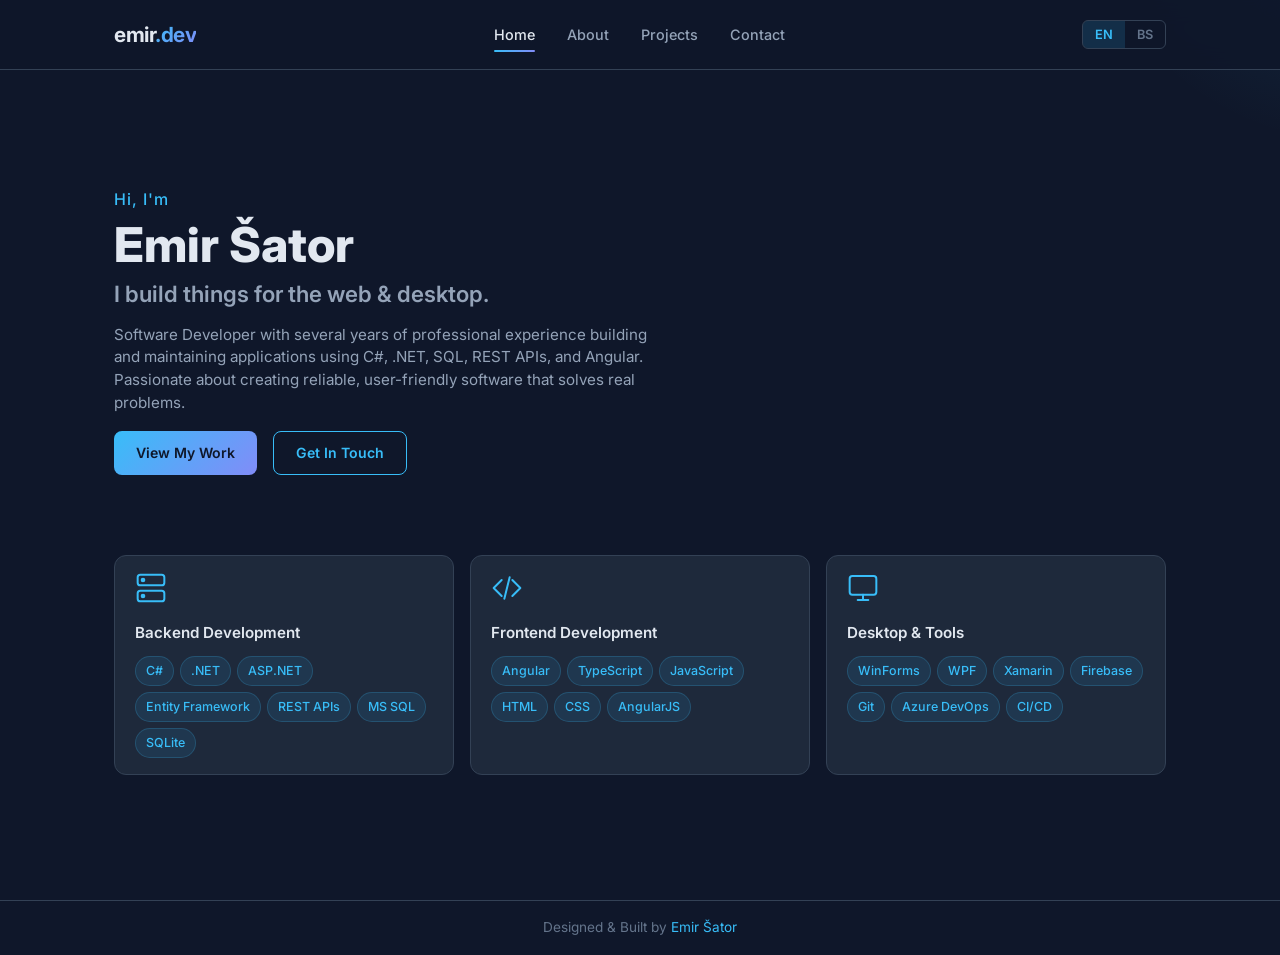
==== index.html @ c82bd1a4 "added portofolio project files" ====
<!DOCTYPE html>
<html lang="en">
<head>
  <meta charset="UTF-8">
  <meta name="viewport" content="width=device-width, initial-scale=1.0">
  <title>Emir Šator — Software Developer</title>
  <meta name="description" content="Portfolio of Emir Šator — Software Developer specializing in C#, .NET, Angular, and full-stack development.">
  <link rel="stylesheet" href="css/style.css">
  <link rel="icon" href="data:image/svg+xml,<svg xmlns='http://www.w3.org/2000/svg' viewBox='0 0 100 100'><text y='.9em' font-size='90'>E</text></svg>">
</head>
<body>

  <!-- Navigation -->
  <nav class="navbar">
    <div class="container">
      <a href="index.html" class="nav-logo">emir<span>.dev</span></a>
      <div class="nav-links">
        <a href="index.html" data-i18n="nav.home">Home</a>
        <a href="about.html" data-i18n="nav.about">About</a>
        <a href="projects.html" data-i18n="nav.projects">Projects</a>
        <a href="contact.html" data-i18n="nav.contact">Contact</a>
      </div>
      <div class="nav-right">
        <div class="lang-switcher">
          <button class="lang-btn active" data-lang="en">EN</button>

          <button class="lang-btn" data-lang="bs">BS</button>
        </div>
        <button class="nav-toggle" aria-label="Toggle navigation">
        <span></span>
        <span></span>
        <span></span>
      </button>
      </div>
    </div>
  </nav>

  <!-- Hero + Skills — single viewport -->
  <section class="hero hero-compact">
    <div class="container">
      <div class="hero-content">
        <p class="hero-greeting" data-i18n="hero.greeting">Hi, I'm</p>
        <h1 class="hero-name">Emir Šator</h1>
        <h2 class="hero-title" data-i18n="hero.title">I build things for the web & desktop.</h2>
        <p class="hero-desc" data-i18n="hero.desc">
          Software Developer with several years of professional experience building
          and maintaining applications using C#, .NET, SQL, REST APIs, and Angular.
          Passionate about creating reliable, user-friendly software that solves real problems.
        </p>
        <div class="hero-buttons">
          <a href="projects.html" class="btn btn-primary" data-i18n="hero.btn.work">View My Work</a>
          <a href="contact.html" class="btn btn-outline" data-i18n="hero.btn.contact">Get In Touch</a>
        </div>
      </div>

      <div class="skills-grid home-skills">
        <div class="skill-category">
          <div class="skill-category-icon">
            <svg width="32" height="32" viewBox="0 0 24 24" fill="none" stroke="var(--accent)" stroke-width="1.5" stroke-linecap="round" stroke-linejoin="round"><rect x="2" y="2" width="20" height="8" rx="2"/><rect x="2" y="14" width="20" height="8" rx="2"/><circle cx="6" cy="6" r="1" fill="var(--accent)"/><circle cx="6" cy="18" r="1" fill="var(--accent)"/></svg>
          </div>
          <h3 data-i18n="skill.backend">Backend Development</h3>
          <div class="skill-tags">
            <span class="skill-tag">C#</span>
            <span class="skill-tag">.NET</span>
            <span class="skill-tag">ASP.NET</span>
            <span class="skill-tag">Entity Framework</span>
            <span class="skill-tag">REST APIs</span>
            <span class="skill-tag">MS SQL</span>
            <span class="skill-tag">SQLite</span>
          </div>
        </div>
        <div class="skill-category">
          <div class="skill-category-icon">
            <svg width="32" height="32" viewBox="0 0 24 24" fill="none" stroke="var(--accent)" stroke-width="1.5" stroke-linecap="round" stroke-linejoin="round"><polyline points="16 18 22 12 16 6"/><polyline points="8 6 2 12 8 18"/><line x1="14" y1="4" x2="10" y2="20"/></svg>
          </div>
          <h3 data-i18n="skill.frontend">Frontend Development</h3>
          <div class="skill-tags">
            <span class="skill-tag">Angular</span>
            <span class="skill-tag">TypeScript</span>
            <span class="skill-tag">JavaScript</span>
            <span class="skill-tag">HTML</span>
            <span class="skill-tag">CSS</span>
            <span class="skill-tag">AngularJS</span>
          </div>
        </div>
        <div class="skill-category">
          <div class="skill-category-icon">
            <svg width="32" height="32" viewBox="0 0 24 24" fill="none" stroke="var(--accent)" stroke-width="1.5" stroke-linecap="round" stroke-linejoin="round"><rect x="2" y="3" width="20" height="14" rx="2"/><line x1="8" y1="21" x2="16" y2="21"/><line x1="12" y1="17" x2="12" y2="21"/></svg>
          </div>
          <h3 data-i18n="skill.desktop">Desktop & Tools</h3>
          <div class="skill-tags">
            <span class="skill-tag">WinForms</span>
            <span class="skill-tag">WPF</span>
            <span class="skill-tag">Xamarin</span>
            <span class="skill-tag">Firebase</span>
            <span class="skill-tag">Git</span>
            <span class="skill-tag">Azure DevOps</span>
            <span class="skill-tag">CI/CD</span>
          </div>
        </div>
      </div>
    </div>
  </section>

  <!-- Footer -->
  <footer class="footer">
    <div class="container">
      <p data-i18n-html="footer.credit">Designed & Built by <a href="https://github.com/emir-sator">Emir Šator</a></p>
    </div>
  </footer>

  <script src="js/main.js"></script>
</body>
</html>
---- css/style.css ----
/* ========================================
   Emir Šator — Portfolio
   ======================================== */

@import url('https://fonts.googleapis.com/css2?family=Inter:wght@300;400;500;600;700;800&display=swap');

/* ---------- CSS Variables ---------- */
:root {
  --bg-primary: #0f172a;
  --bg-secondary: #1e293b;
  --bg-card: #1e293b;
  --bg-card-hover: #334155;
  --text-primary: #e2e8f0;
  --text-secondary: #94a3b8;
  --text-muted: #64748b;
  --accent: #38bdf8;
  --accent-hover: #7dd3fc;
  --accent-glow: rgba(56, 189, 248, 0.15);
  --border: #334155;
  --gradient-start: #38bdf8;
  --gradient-end: #818cf8;
  --nav-height: 70px;
  --max-width: 1100px;
  --radius: 12px;
  --transition: 0.3s ease;
}

/* ---------- Reset ---------- */
*, *::before, *::after {
  margin: 0;
  padding: 0;
  box-sizing: border-box;
}

html {
  scroll-behavior: smooth;
  scroll-padding-top: var(--nav-height);
}

body {
  font-family: 'Inter', -apple-system, BlinkMacSystemFont, sans-serif;
  background: var(--bg-primary);
  color: var(--text-primary);
  line-height: 1.6;
  overflow-x: hidden;
}

a {
  color: var(--accent);
  text-decoration: none;
  transition: color var(--transition);
}

a:hover {
  color: var(--accent-hover);
}

img {
  max-width: 100%;
  display: block;
}

ul {
  list-style: none;
}

.container {
  width: 100%;
  max-width: var(--max-width);
  margin: 0 auto;
  padding: 0 24px;
}

/* ---------- Navigation ---------- */
.navbar {
  position: fixed;
  top: 0;
  left: 0;
  right: 0;
  height: var(--nav-height);
  background: rgba(15, 23, 42, 0.85);
  backdrop-filter: blur(12px);
  -webkit-backdrop-filter: blur(12px);
  border-bottom: 1px solid var(--border);
  z-index: 1000;
  display: flex;
  align-items: center;
}

.navbar .container {
  display: flex;
  align-items: center;
  justify-content: space-between;
}

.nav-logo {
  font-size: 1.3rem;
  font-weight: 700;
  color: var(--text-primary);
  letter-spacing: -0.5px;
}

.nav-logo span {
  background: linear-gradient(135deg, var(--gradient-start), var(--gradient-end));
  -webkit-background-clip: text;
  -webkit-text-fill-color: transparent;
  background-clip: text;
}

.nav-links {
  display: flex;
  gap: 32px;
  align-items: center;
}

.nav-links a {
  color: var(--text-secondary);
  font-size: 0.9rem;
  font-weight: 500;
  position: relative;
  padding: 4px 0;
}

.nav-links a::after {
  content: '';
  position: absolute;
  bottom: -2px;
  left: 0;
  width: 0;
  height: 2px;
  background: linear-gradient(90deg, var(--gradient-start), var(--gradient-end));
  border-radius: 1px;
  transition: width var(--transition);
}

.nav-links a:hover,
.nav-links a.active {
  color: var(--text-primary);
}

.nav-links a:hover::after,
.nav-links a.active::after {
  width: 100%;
}

.nav-right {
  display: flex;
  align-items: center;
  gap: 12px;
}

.nav-toggle {
  display: none;
  flex-direction: column;
  gap: 5px;
  cursor: pointer;
  background: none;
  border: none;
  padding: 4px;
}

.nav-toggle span {
  display: block;
  width: 24px;
  height: 2px;
  background: var(--text-primary);
  border-radius: 2px;
  transition: var(--transition);
}

/* ---------- Hero ---------- */
.hero {
  min-height: 100vh;
  display: flex;
  align-items: center;
  padding-top: var(--nav-height);
  position: relative;
  overflow: hidden;
}

.hero-compact {
  min-height: 100vh;
  padding-top: var(--nav-height);
  padding-bottom: 8px;
  display: flex;
  align-items: center;
}

.hero-compact .hero-content {
  max-width: 100%;
}

.hero-compact .hero-name {
  font-size: clamp(2rem, 5vw, 3rem);
  margin-bottom: 4px;
}

.hero-compact .hero-title {
  font-size: clamp(1rem, 2.5vw, 1.4rem);
  margin-bottom: 12px;
}

.hero-compact .hero-desc {
  font-size: 0.95rem;
  margin-bottom: 16px;
  line-height: 1.5;
}

.hero-compact .hero-greeting {
  margin-bottom: 6px;
}

.hero-compact .btn {
  padding: 10px 22px;
  font-size: 0.88rem;
}

.home-skills {
  margin-top: 80px;
}

.hero-compact .skills-grid {
  gap: 16px;
}

.hero-compact .skill-category {
  padding: 16px 20px;
}

.hero-compact .skill-category-icon {
  font-size: 1.3rem;
  margin-bottom: 8px;
}

.hero-compact .skill-category h3 {
  font-size: 0.95rem;
  margin-bottom: 10px;
}

.hero-compact .skill-tag {
  padding: 4px 10px;
  font-size: 0.78rem;
}

.hero-compact .skill-tags {
  gap: 6px;
}

.hero::before {
  content: '';
  position: absolute;
  top: -50%;
  right: -30%;
  width: 600px;
  height: 600px;
  background: radial-gradient(circle, var(--accent-glow) 0%, transparent 70%);
  pointer-events: none;
}

.hero-content {
  max-width: 700px;
}

.hero-greeting {
  font-size: 1rem;
  font-weight: 500;
  color: var(--accent);
  margin-bottom: 12px;
  letter-spacing: 1px;
}

.hero-name {
  font-size: clamp(2.5rem, 6vw, 4rem);
  font-weight: 800;
  line-height: 1.1;
  margin-bottom: 8px;
}

.hero-title {
  font-size: clamp(1.2rem, 3vw, 1.8rem);
  font-weight: 600;
  color: var(--text-secondary);
  margin-bottom: 24px;
}

.hero-desc {
  font-size: 1.05rem;
  color: var(--text-secondary);
  max-width: 540px;
  margin-bottom: 36px;
  line-height: 1.7;
}

.hero-buttons {
  display: flex;
  gap: 16px;
  flex-wrap: wrap;
}

.btn {
  display: inline-flex;
  align-items: center;
  gap: 8px;
  padding: 12px 28px;
  border-radius: 8px;
  font-size: 0.95rem;
  font-weight: 600;
  cursor: pointer;
  transition: all var(--transition);
  border: none;
  font-family: inherit;
}

.btn-primary {
  background: linear-gradient(135deg, var(--gradient-start), var(--gradient-end));
  color: var(--bg-primary);
}

.btn-primary:hover {
  transform: translateY(-2px);
  box-shadow: 0 8px 25px rgba(56, 189, 248, 0.3);
  color: var(--bg-primary);
}

.btn-outline {
  background: transparent;
  color: var(--accent);
  border: 1.5px solid var(--accent);
}

.btn-outline:hover {
  background: var(--accent-glow);
  transform: translateY(-2px);
  color: var(--accent);
}

/* ---------- Section Common ---------- */
.section {
  padding: 100px 0;
}

.section-first {
  padding-top: calc(var(--nav-height) + 60px);
}

.section-continuation {
  padding-top: 0;
}

.btn-full {
  width: 100%;
  justify-content: center;
}

.section-label {
  font-size: 0.85rem;
  font-weight: 600;
  color: var(--accent);
  text-transform: uppercase;
  letter-spacing: 2px;
  margin-bottom: 8px;
}

.section-title {
  font-size: clamp(1.8rem, 4vw, 2.4rem);
  font-weight: 700;
  margin-bottom: 16px;
}

.section-subtitle {
  font-size: 1.05rem;
  color: var(--text-secondary);
  max-width: 600px;
  margin-bottom: 48px;
}

/* ---------- Skills ---------- */
.skills-grid {
  display: grid;
  grid-template-columns: repeat(auto-fill, minmax(280px, 1fr));
  gap: 24px;
}

.skill-category {
  background: var(--bg-card);
  border: 1px solid var(--border);
  border-radius: var(--radius);
  padding: 28px;
  transition: all var(--transition);
}

.skill-category:hover {
  border-color: var(--accent);
  transform: translateY(-4px);
  box-shadow: 0 8px 30px rgba(0, 0, 0, 0.3);
}

.skill-category-icon {
  font-size: 1.8rem;
  margin-bottom: 16px;
}

.skill-category h3 {
  font-size: 1.1rem;
  font-weight: 600;
  margin-bottom: 16px;
}

.skill-tags {
  display: flex;
  flex-wrap: wrap;
  gap: 8px;
}

.skill-tag {
  padding: 6px 14px;
  background: rgba(56, 189, 248, 0.1);
  border: 1px solid rgba(56, 189, 248, 0.2);
  border-radius: 20px;
  font-size: 0.82rem;
  color: var(--accent);
  font-weight: 500;
}

/* ---------- Experience Timeline ---------- */
.timeline {
  position: relative;
  padding-left: 32px;
}

.timeline::before {
  content: '';
  position: absolute;
  left: 0;
  top: 0;
  bottom: 0;
  width: 2px;
  background: var(--border);
}

.timeline-item {
  position: relative;
  margin-bottom: 48px;
  padding-bottom: 48px;
  border-bottom: 1px solid var(--border);
}

.timeline-item:last-child {
  margin-bottom: 0;
  padding-bottom: 0;
  border-bottom: none;
}

.timeline-item::before {
  content: '';
  position: absolute;
  left: -38px;
  top: 6px;
  width: 14px;
  height: 14px;
  background: var(--accent);
  border-radius: 50%;
  border: 3px solid var(--bg-primary);
}

.timeline-date {
  font-size: 0.85rem;
  color: var(--accent);
  font-weight: 600;
  margin-bottom: 4px;
}

.timeline-role {
  font-size: 1.3rem;
  font-weight: 700;
  margin-bottom: 2px;
}

.timeline-company {
  font-size: 1rem;
  color: var(--text-secondary);
  font-weight: 500;
  margin-bottom: 4px;
}

.timeline-location {
  font-size: 0.85rem;
  color: var(--text-muted);
  margin-bottom: 16px;
}

.timeline-desc {
  color: var(--text-secondary);
  font-size: 0.95rem;
  line-height: 1.7;
}

.timeline-desc li {
  margin-bottom: 8px;
  padding-left: 20px;
  position: relative;
}

.timeline-desc li::before {
  content: '▹';
  position: absolute;
  left: 0;
  color: var(--accent);
}

.timeline-tech {
  display: flex;
  flex-wrap: wrap;
  gap: 8px;
  margin-top: 16px;
}

.timeline-tech span {
  padding: 4px 12px;
  background: rgba(56, 189, 248, 0.08);
  border-radius: 4px;
  font-size: 0.8rem;
  color: var(--accent);
  font-weight: 500;
}

/* ---------- Education ---------- */
.education-grid {
  display: grid;
  grid-template-columns: repeat(auto-fill, minmax(320px, 1fr));
  gap: 24px;
}

.edu-card {
  background: var(--bg-card);
  border: 1px solid var(--border);
  border-radius: var(--radius);
  padding: 28px;
  transition: all var(--transition);
}

.edu-card:hover {
  border-color: var(--accent);
  transform: translateY(-4px);
}

.edu-card h3 {
  font-size: 1.1rem;
  font-weight: 700;
  margin-bottom: 4px;
}

.edu-card .school {
  font-size: 0.95rem;
  color: var(--text-secondary);
  margin-bottom: 4px;
}

.edu-card .year {
  font-size: 0.85rem;
  color: var(--accent);
  font-weight: 600;
}

/* ---------- Projects ---------- */
.projects-grid {
  display: grid;
  grid-template-columns: repeat(auto-fill, minmax(340px, 1fr));
  gap: 28px;
}

.project-card {
  background: var(--bg-card);
  border: 1px solid var(--border);
  border-radius: var(--radius);
  overflow: hidden;
  transition: all var(--transition);
  display: flex;
  flex-direction: column;
}

.project-card:hover {
  border-color: var(--accent);
  transform: translateY(-6px);
  box-shadow: 0 12px 40px rgba(0, 0, 0, 0.3);
}

.project-image {
  width: 100%;
  height: 200px;
  background: var(--bg-secondary);
  display: flex;
  align-items: center;
  justify-content: center;
  font-size: 3rem;
  border-bottom: 1px solid var(--border);
  overflow: hidden;
}

.project-image img {
  width: auto;
  height: 60%;
  max-width: 80%;
  object-fit: contain;
}

.project-body {
  padding: 24px;
  flex: 1;
  display: flex;
  flex-direction: column;
}

.project-type {
  font-size: 0.8rem;
  color: var(--accent);
  font-weight: 600;
  text-transform: uppercase;
  letter-spacing: 1px;
  margin-bottom: 8px;
}

.project-body h3 {
  font-size: 1.25rem;
  font-weight: 700;
  margin-bottom: 12px;
}

.project-body p {
  color: var(--text-secondary);
  font-size: 0.92rem;
  line-height: 1.65;
  margin-bottom: 20px;
  flex: 1;
}

.project-tech {
  display: flex;
  flex-wrap: wrap;
  gap: 8px;
  margin-bottom: 20px;
}

.project-tech span {
  padding: 4px 12px;
  background: rgba(56, 189, 248, 0.08);
  border-radius: 4px;
  font-size: 0.78rem;
  color: var(--accent);
  font-weight: 500;
}

.project-links {
  display: flex;
  gap: 16px;
}

.project-links a {
  display: inline-flex;
  align-items: center;
  gap: 6px;
  font-size: 0.85rem;
  font-weight: 500;
}

.project-links a svg {
  width: 18px;
  height: 18px;
}

/* ---------- Certificates ---------- */
.certs-grid {
  display: grid;
  grid-template-columns: repeat(auto-fill, minmax(260px, 1fr));
  gap: 20px;
}

.cert-card {
  background: var(--bg-card);
  border: 1px solid var(--border);
  border-radius: var(--radius);
  padding: 24px;
  transition: all var(--transition);
}

.cert-card:hover {
  border-color: var(--accent);
}

.cert-card h4 {
  font-size: 0.95rem;
  font-weight: 600;
  margin-bottom: 4px;
}

.cert-card p {
  font-size: 0.82rem;
  color: var(--text-muted);
}

/* ---------- Contact ---------- */
.contact-grid {
  display: grid;
  grid-template-columns: 1fr 1fr;
  gap: 72px;
  align-items: center;
}

.contact-info {
  display: flex;
  flex-direction: column;
  gap: 24px;
}

.contact-item {
  display: flex;
  align-items: flex-start;
  gap: 16px;
}

.contact-icon {
  width: 48px;
  height: 48px;
  background: var(--accent-glow);
  border-radius: 12px;
  display: flex;
  align-items: center;
  justify-content: center;
  flex-shrink: 0;
}

.contact-icon svg {
  width: 22px;
  height: 22px;
  fill: var(--accent);
}

.contact-item h4 {
  font-size: 0.95rem;
  font-weight: 600;
  margin-bottom: 2px;
}

.contact-item p,
.contact-item a {
  font-size: 0.9rem;
  color: var(--text-secondary);
}

.social-links {
  display: flex;
  gap: 16px;
  margin-top: 16px;
}

.social-link {
  width: 44px;
  height: 44px;
  border: 1px solid var(--border);
  border-radius: 10px;
  display: flex;
  align-items: center;
  justify-content: center;
  transition: all var(--transition);
}

.social-link:hover {
  border-color: var(--accent);
  background: var(--accent-glow);
  transform: translateY(-2px);
}

.social-link svg {
  width: 20px;
  height: 20px;
  fill: var(--text-secondary);
  transition: fill var(--transition);
}

.social-link:hover svg {
  fill: var(--accent);
}

.contact-form {
  display: flex;
  flex-direction: column;
  gap: 16px;
}

.form-group {
  display: flex;
  flex-direction: column;
  gap: 6px;
}

.form-group label {
  font-size: 0.85rem;
  font-weight: 500;
  color: var(--text-secondary);
}

.form-group input,
.form-group textarea {
  background: var(--bg-secondary);
  border: 1px solid var(--border);
  border-radius: 8px;
  padding: 12px 16px;
  color: var(--text-primary);
  font-family: inherit;
  font-size: 0.92rem;
  outline: none;
  transition: border-color var(--transition);
}

.form-group input:focus,
.form-group textarea:focus {
  border-color: var(--accent);
}

.form-group textarea {
  resize: vertical;
  min-height: 120px;
}

/* ---------- Form Validation ---------- */
.form-group label .required {
  color: #ef4444;
  margin-left: 2px;
}

.form-group input:invalid:not(:placeholder-shown),
.form-group textarea:invalid:not(:placeholder-shown),
.submitted .form-group input:invalid,
.submitted .form-group textarea:invalid {
  border-color: #ef4444;
}

.form-group input:valid:not(:placeholder-shown),
.form-group textarea:valid:not(:placeholder-shown) {
  border-color: #22c55e;
}

.form-error {
  font-size: 0.78rem;
  color: #ef4444;
  display: none;
}

.form-group input:invalid:not(:placeholder-shown) ~ .form-error,
.form-group textarea:invalid:not(:placeholder-shown) ~ .form-error,
.submitted .form-group input:invalid ~ .form-error,
.submitted .form-group textarea:invalid ~ .form-error {
  display: block;
}

.form-success {
  background: var(--accent-glow);
  border: 1px solid var(--accent);
  border-radius: var(--radius);
  padding: 14px 24px;
  color: var(--accent);
  text-align: center;
  font-weight: 600;
  font-size: 0.92rem;
  display: none;
  max-width: fit-content;
  margin: 0 auto;
}

.form-success.show {
  display: block;
}

/* ---------- Language Switcher ---------- */
.lang-switcher {
  display: flex;
  align-items: center;
  gap: 0;
  border: 1px solid var(--border);
  border-radius: 6px;
  overflow: hidden;
}

.lang-divider {
  color: var(--text-muted);
  font-size: 0.8rem;
  user-select: none;
}

.lang-btn {
  background: transparent;
  border: none;
  border-radius: 0;
  padding: 6px 12px;
  transition: all var(--transition);
  font-size: 0.8rem;
  font-weight: 600;
  color: var(--text-muted);
  cursor: pointer;
  font-family: inherit;
  transition: all var(--transition);
}

.lang-btn:hover {
  color: var(--text-primary);
}

.lang-btn.active {
  color: var(--accent);
  background: var(--accent-glow);
}

/* ---------- Footer ---------- */
.footer {
  padding: 16px 0;
  border-top: 1px solid var(--border);
  text-align: center;
}

.footer p {
  font-size: 0.85rem;
  color: var(--text-muted);
}

.footer a {
  color: var(--accent);
}

/* ---------- Animations ---------- */
.fade-in {
  opacity: 0;
  transform: translateY(24px);
  transition: opacity 0.6s ease, transform 0.6s ease;
}

.fade-in.visible {
  opacity: 1;
  transform: translateY(0);
}

/* ---------- Responsive ---------- */
@media (max-width: 680px) {
  .nav-links {
    position: fixed;
    top: var(--nav-height);
    left: 0;
    right: 0;
    background: rgba(15, 23, 42, 0.98);
    backdrop-filter: blur(12px);
    flex-direction: column;
    padding: 24px;
    gap: 20px;
    border-bottom: 1px solid var(--border);
    display: none;
  }

  .nav-links.open {
    display: flex;
  }

  .nav-toggle {
    display: flex;
  }

  .nav-toggle.active span:nth-child(1) {
    transform: rotate(45deg) translate(5px, 5px);
  }

  .nav-toggle.active span:nth-child(2) {
    opacity: 0;
  }

  .nav-toggle.active span:nth-child(3) {
    transform: rotate(-45deg) translate(5px, -5px);
  }

  .hero {
    padding-top: calc(var(--nav-height) + 32px);
    min-height: auto;
    padding-bottom: 64px;
  }

  .section {
    padding: 64px 0;
  }

  .hero-buttons {
    flex-direction: column;
  }

  .btn {
    justify-content: center;
  }

  .contact-grid {
    grid-template-columns: 1fr;
  }

  .projects-grid {
    grid-template-columns: 1fr;
  }

  .timeline {
    padding-left: 24px;
  }

  .timeline-item::before {
    left: -30px;
    width: 12px;
    height: 12px;
  }

  .home-skills {
    margin-top: 20px;
  }
}

@media (max-width: 480px) {
  .hero-name {
    font-size: 2rem;
  }

  .skills-grid {
    grid-template-columns: 1fr;
  }

  .education-grid {
    grid-template-columns: 1fr;
  }

  .certs-grid {
    grid-template-columns: 1fr;
  }
}
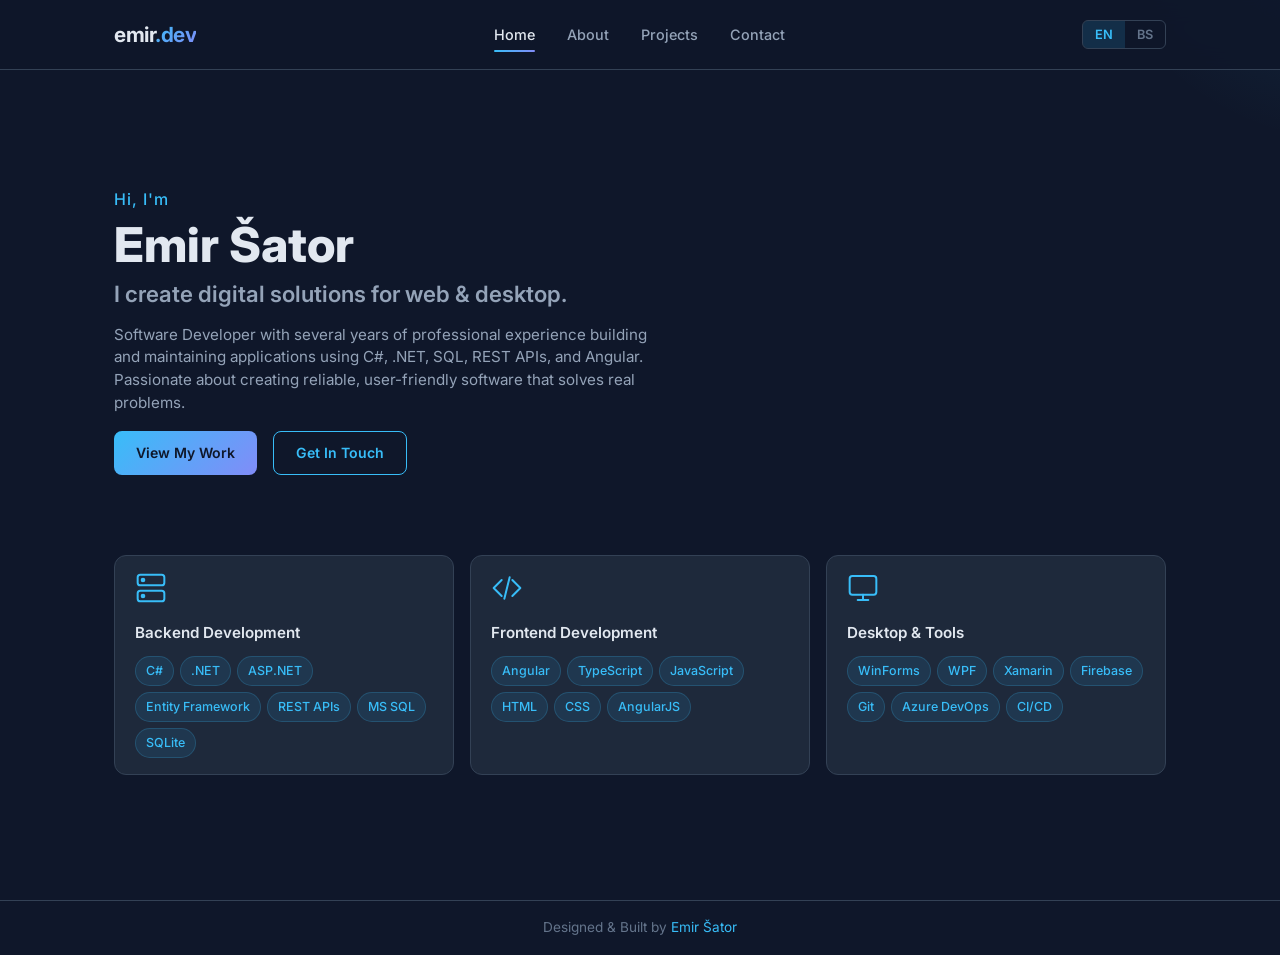
==== commit e9b99993: "small style and textschanges" ====
--- a/index.html
+++ b/index.html
@@ -41,7 +41,7 @@
       <div class="hero-content">
         <p class="hero-greeting" data-i18n="hero.greeting">Hi, I'm</p>
         <h1 class="hero-name">Emir Šator</h1>
-        <h2 class="hero-title" data-i18n="hero.title">I build things for the web & desktop.</h2>
+        <h2 class="hero-title" data-i18n="hero.title">I create digital solutions for web & desktop.</h2>
         <p class="hero-desc" data-i18n="hero.desc">
           Software Developer with several years of professional experience building
           and maintaining applications using C#, .NET, SQL, REST APIs, and Angular.
--- a/css/style.css
+++ b/css/style.css
@@ -329,9 +329,9 @@
 }
 
 .btn-outline:hover {
-  background: var(--accent-glow);
-  transform: translateY(-2px);
-  color: var(--accent);
+  background: var(--accent);
+  border-color: var(--accent);
+  color: var(--bg-primary);
 }
 
 /* ---------- Section Common ---------- */
@@ -341,6 +341,7 @@
 
 .section-first {
   padding-top: calc(var(--nav-height) + 60px);
+  padding-bottom: 40px;
 }
 
 .section-continuation {
@@ -722,17 +723,20 @@
   width: 48px;
   height: 48px;
   background: var(--accent-glow);
+  border: 1px solid rgba(56, 189, 248, 0.2);
   border-radius: 12px;
   display: flex;
   align-items: center;
   justify-content: center;
   flex-shrink: 0;
+  transition: all var(--transition);
 }
 
 .contact-icon svg {
   width: 22px;
   height: 22px;
-  fill: var(--accent);
+  stroke: var(--accent);
+  fill: none;
 }
 
 .contact-item h4 {
@@ -765,9 +769,10 @@
 }
 
 .social-link:hover {
-  border-color: var(--accent);
-  background: var(--accent-glow);
-  transform: translateY(-2px);
+  border-color: transparent;
+  background: linear-gradient(135deg, var(--gradient-start), var(--gradient-end));
+  transform: translateY(-4px) scale(1.1);
+  box-shadow: 0 8px 24px rgba(56, 189, 248, 0.3);
 }
 
 .social-link svg {
@@ -778,7 +783,7 @@
 }
 
 .social-link:hover svg {
-  fill: var(--accent);
+  fill: var(--bg-primary);
 }
 
 .contact-form {
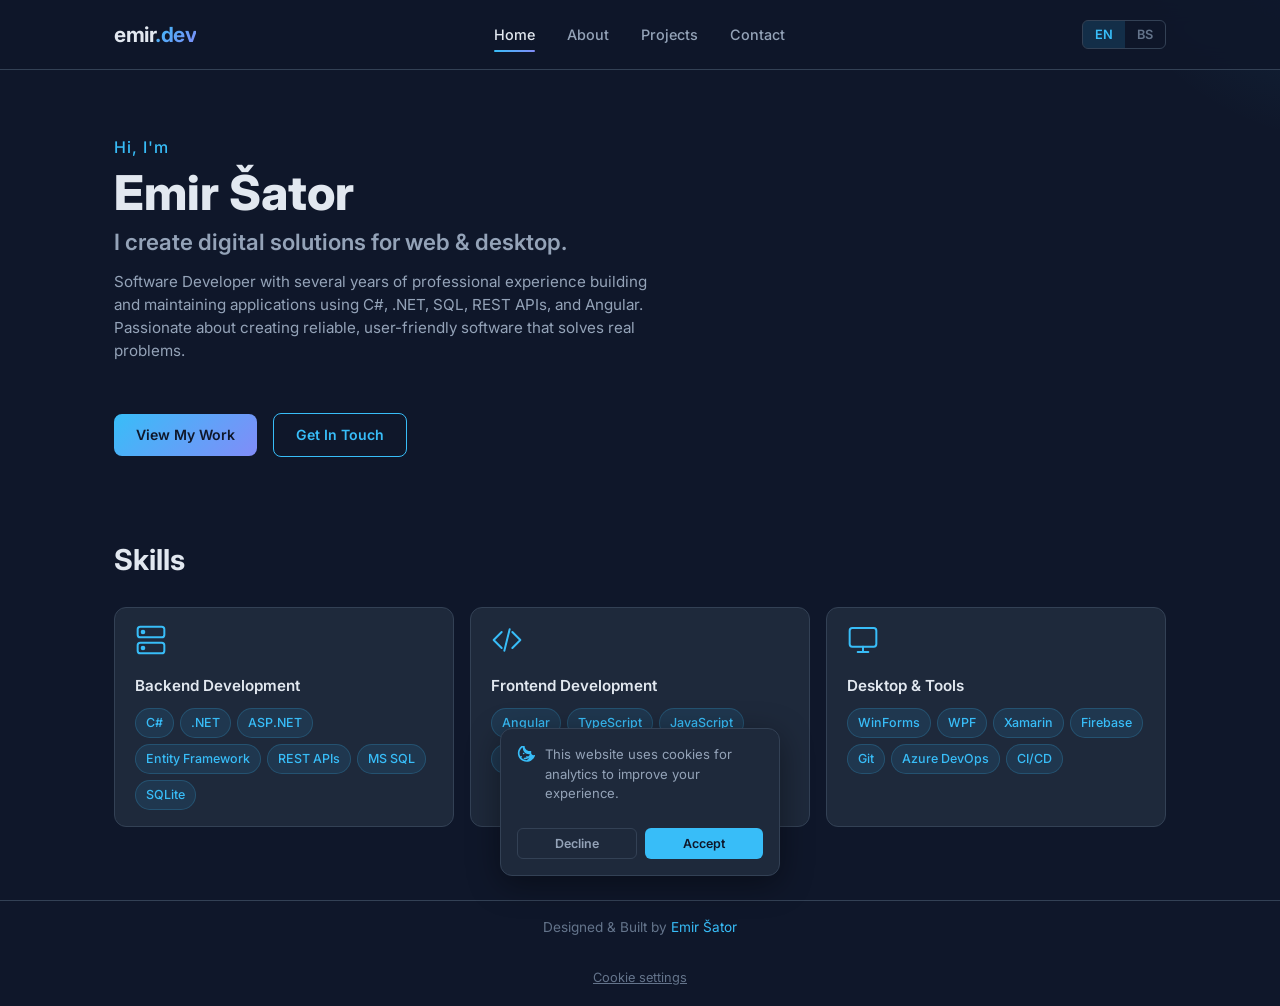
==== commit 00353cec: "added new stuff for pages, SEO changes" ====
--- a/index.html
+++ b/index.html
@@ -4,7 +4,18 @@
   <meta charset="UTF-8">
   <meta name="viewport" content="width=device-width, initial-scale=1.0">
   <title>Emir Šator — Software Developer</title>
-  <meta name="description" content="Portfolio of Emir Šator — Software Developer specializing in C#, .NET, Angular, and full-stack development.">
+  <meta name="description" content="Portfolio of Emir Šator (Emir Sator) — Software Developer specializing in C#, .NET, Angular, and full-stack development.">
+  <meta name="keywords" content="Emir Šator, Emir Sator, Software Developer, C#, .NET, Angular, TypeScript, Full-Stack, Sarajevo, Bosnia">
+  <meta name="author" content="Emir Šator">
+  <meta name="google-site-verification" content="dEI9I6FQDNL4_44ouCmSN9lccCxAvQS1H7WWF9dwlFg" />
+  <meta property="og:title" content="Emir Šator — Software Developer">
+  <meta property="og:description" content="Software Developer specializing in C#, .NET, Angular, and full-stack development.">
+  <meta property="og:type" content="website">
+  <meta property="og:url" content="https://emir-sator.github.io/">
+  <meta name="twitter:card" content="summary">
+  <meta name="twitter:title" content="Emir Šator — Software Developer">
+  <meta name="twitter:description" content="Software Developer specializing in C#, .NET, Angular, and full-stack development.">
+  <link rel="canonical" href="https://emir-sator.github.io/">
   <link rel="stylesheet" href="css/style.css">
   <link rel="icon" href="data:image/svg+xml,<svg xmlns='http://www.w3.org/2000/svg' viewBox='0 0 100 100'><text y='.9em' font-size='90'>E</text></svg>">
 </head>
@@ -50,10 +61,13 @@
         <div class="hero-buttons">
           <a href="projects.html" class="btn btn-primary" data-i18n="hero.btn.work">View My Work</a>
           <a href="contact.html" class="btn btn-outline" data-i18n="hero.btn.contact">Get In Touch</a>
+          <span class="hero-hint" data-i18n="hero.hint"></span>
         </div>
       </div>
 
-      <div class="skills-grid home-skills">
+      <div class="home-skills">
+        <h2 class="home-skills-title" data-i18n="home.skills">Skills</h2>
+      <div class="skills-grid">
         <div class="skill-category">
           <div class="skill-category-icon">
             <svg width="32" height="32" viewBox="0 0 24 24" fill="none" stroke="var(--accent)" stroke-width="1.5" stroke-linecap="round" stroke-linejoin="round"><rect x="2" y="2" width="20" height="8" rx="2"/><rect x="2" y="14" width="20" height="8" rx="2"/><circle cx="6" cy="6" r="1" fill="var(--accent)"/><circle cx="6" cy="18" r="1" fill="var(--accent)"/></svg>
@@ -99,6 +113,7 @@
           </div>
         </div>
       </div>
+      </div>
     </div>
   </section>
 
--- a/css/style.css
+++ b/css/style.css
@@ -219,6 +219,13 @@
   margin-top: 80px;
 }
 
+.home-skills-title {
+  font-size: clamp(1.4rem, 3vw, 1.8rem);
+  font-weight: 700;
+  margin-bottom: 24px;
+  color: var(--text-primary);
+}
+
 .hero-compact .skills-grid {
   gap: 16px;
 }
@@ -295,6 +302,14 @@
   display: flex;
   gap: 16px;
   flex-wrap: wrap;
+  align-items: center;
+  margin-top: 50px;
+}
+
+.hero-hint {
+  font-size: 0.78rem;
+  color: var(--text-muted);
+  font-style: italic;
 }
 
 .btn {
@@ -373,6 +388,17 @@
   color: var(--text-secondary);
   max-width: 600px;
   margin-bottom: 48px;
+}
+
+/* ---------- Quote ---------- */
+.section-quote {
+  font-size: 1rem;
+  font-style: italic;
+  color: var(--text-muted);
+  border-left: 3px solid var(--accent);
+  padding-left: 20px;
+  margin-bottom: 32px;
+  line-height: 1.7;
 }
 
 /* ---------- Skills ---------- */
@@ -931,6 +957,240 @@
   color: var(--accent);
 }
 
+/* ---------- Cookie Consent ---------- */
+.cookie-banner {
+  position: fixed;
+  bottom: 0;
+  left: 0;
+  right: 0;
+  background: var(--bg-secondary);
+  border-top: 1px solid var(--border);
+  padding: 16px 24px;
+  z-index: 2000;
+  display: none;
+  animation: slideUp 0.3s ease;
+}
+
+.cookie-banner.show {
+  display: block;
+}
+
+@keyframes slideUp {
+  from { transform: translateY(100%); }
+  to { transform: translateY(0); }
+}
+
+.cookie-banner .container {
+  display: flex;
+  align-items: center;
+  justify-content: space-between;
+  gap: 24px;
+  flex-wrap: wrap;
+}
+
+.cookie-text {
+  font-size: 0.88rem;
+  color: var(--text-secondary);
+  flex: 1;
+  min-width: 200px;
+}
+
+.cookie-text a {
+  color: var(--accent);
+  text-decoration: underline;
+}
+
+.cookie-buttons {
+  display: flex;
+  gap: 10px;
+  flex-shrink: 0;
+}
+
+.cookie-btn {
+  padding: 8px 20px;
+  border-radius: 6px;
+  font-size: 0.82rem;
+  font-weight: 600;
+  cursor: pointer;
+  border: none;
+  font-family: inherit;
+  transition: all var(--transition);
+}
+
+.cookie-btn-accept {
+  background: var(--accent);
+  color: var(--bg-primary);
+}
+
+.cookie-btn-accept:hover:not(:disabled) {
+  background: var(--accent-hover);
+}
+
+.cookie-btn-decline {
+  background: transparent;
+  color: var(--text-secondary);
+  border: 1px solid var(--border);
+}
+
+.cookie-btn-decline:hover:not(:disabled) {
+  border-color: var(--text-secondary);
+  color: var(--text-primary);
+}
+
+.cookie-btn:disabled {
+  opacity: 0.35;
+  cursor: not-allowed;
+}
+
+.cookie-settings {
+  background: none;
+  border: none;
+  color: var(--text-muted);
+  font-size: 0.8rem;
+  cursor: pointer;
+  font-family: inherit;
+  padding: 0;
+  transition: color var(--transition);
+  text-decoration: underline;
+}
+
+.cookie-settings:hover {
+  color: var(--accent);
+}
+
+/* ---------- Cookie Floating Button (mobile) ---------- */
+.cookie-fab {
+  display: none;
+  position: fixed;
+  bottom: 16px;
+  right: 16px;
+  width: 42px;
+  height: 42px;
+  border-radius: 50%;
+  background: var(--bg-secondary);
+  border: 1px solid var(--border);
+  color: var(--text-secondary);
+  cursor: pointer;
+  z-index: 1999;
+  align-items: center;
+  justify-content: center;
+  box-shadow: 0 4px 16px rgba(0, 0, 0, 0.3);
+  transition: all var(--transition);
+  font-family: inherit;
+  padding: 0;
+}
+
+.cookie-fab:hover {
+  border-color: var(--accent);
+  color: var(--accent);
+}
+
+.cookie-fab svg {
+  width: 20px;
+  height: 20px;
+  fill: currentColor;
+}
+
+.cookie-popup {
+  position: fixed;
+  bottom: 24px;
+  left: 50%;
+  transform: translateX(-50%) translateY(12px);
+  background: var(--bg-secondary);
+  border: 1px solid var(--border);
+  border-radius: var(--radius);
+  padding: 16px;
+  z-index: 2001;
+  width: 280px;
+  box-shadow: 0 8px 32px rgba(0, 0, 0, 0.4);
+  opacity: 0;
+  visibility: hidden;
+  transition: opacity 0.25s ease, transform 0.25s ease, visibility 0.25s ease;
+  pointer-events: none;
+}
+
+.cookie-popup.show {
+  opacity: 1;
+  visibility: visible;
+  transform: translateX(-50%) translateY(0);
+  pointer-events: auto;
+}
+
+.cookie-popup-text {
+  font-size: 0.82rem;
+  color: var(--text-secondary);
+  margin-bottom: 12px;
+  line-height: 1.5;
+  display: flex;
+  align-items: flex-start;
+  gap: 8px;
+}
+
+.cookie-popup-icon {
+  width: 20px;
+  height: 20px;
+  fill: var(--accent);
+  flex-shrink: 0;
+  margin-top: 1px;
+}
+
+.cookie-popup-status {
+  font-size: 0.75rem;
+  color: var(--text-muted);
+  margin-bottom: 12px;
+  display: flex;
+  align-items: center;
+  gap: 6px;
+}
+
+.cookie-popup-status .dot {
+  width: 8px;
+  height: 8px;
+  border-radius: 50%;
+  display: inline-block;
+}
+
+.cookie-popup-status .dot.accepted { background: #22c55e; }
+.cookie-popup-status .dot.declined { background: #ef4444; }
+
+.cookie-popup-buttons {
+  display: flex;
+  gap: 8px;
+}
+
+.cookie-popup-buttons .cookie-btn {
+  flex: 1;
+  padding: 7px 0;
+  font-size: 0.78rem;
+  text-align: center;
+}
+
+@media (max-width: 680px) {
+  .cookie-fab {
+    display: flex;
+  }
+
+  .cookie-banner {
+    display: none !important;
+  }
+
+  .cookie-settings {
+    display: none;
+  }
+
+  .cookie-popup {
+    left: auto;
+    right: 16px;
+    bottom: 68px;
+    transform: translateY(12px);
+    width: 240px;
+  }
+
+  .cookie-popup.show {
+    transform: translateY(0);
+  }
+}
+
 /* ---------- Animations ---------- */
 .fade-in {
   opacity: 0;
@@ -953,8 +1213,8 @@
     background: rgba(15, 23, 42, 0.98);
     backdrop-filter: blur(12px);
     flex-direction: column;
-    padding: 24px;
-    gap: 20px;
+    padding: 32px 24px;
+    gap: 24px;
     border-bottom: 1px solid var(--border);
     display: none;
   }
@@ -989,6 +1249,10 @@
     padding: 64px 0;
   }
 
+  .section-first {
+    padding-top: calc(var(--nav-height) + 40px);
+  }
+
   .hero-buttons {
     flex-direction: column;
   }
@@ -1016,7 +1280,7 @@
   }
 
   .home-skills {
-    margin-top: 20px;
+    margin-top: 30px;
   }
 }
 
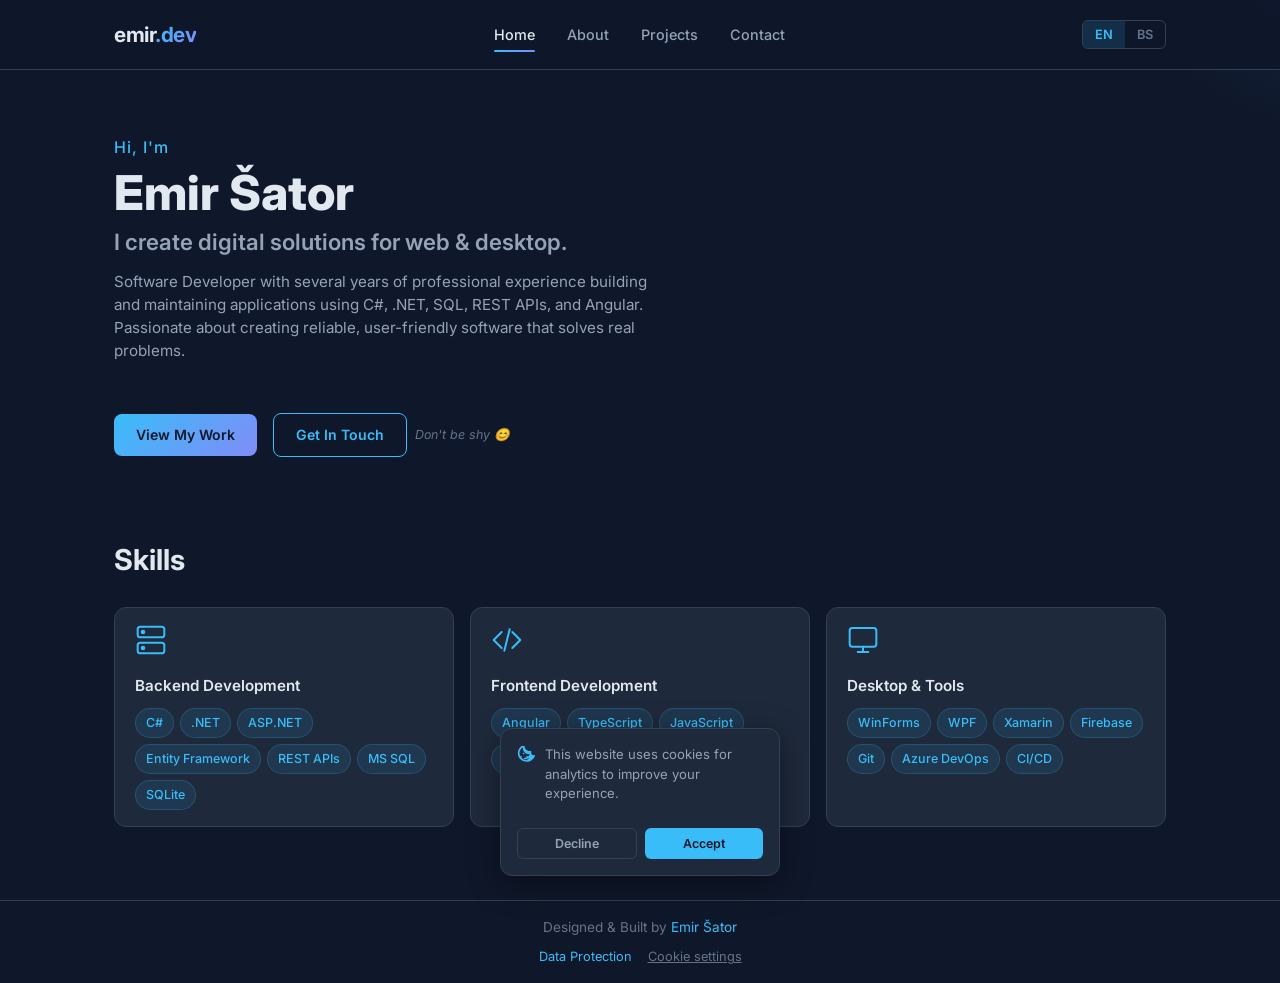
==== commit 9864cc8a: "added zastita podataka page, small style changes" ====
--- a/index.html
+++ b/index.html
@@ -60,8 +60,10 @@
         </p>
         <div class="hero-buttons">
           <a href="projects.html" class="btn btn-primary" data-i18n="hero.btn.work">View My Work</a>
-          <a href="contact.html" class="btn btn-outline" data-i18n="hero.btn.contact">Get In Touch</a>
-          <span class="hero-hint" data-i18n="hero.hint"></span>
+          <div class="hero-contact-wrap">
+            <a href="contact.html" class="btn btn-outline" data-i18n="hero.btn.contact">Get In Touch</a>
+            <span class="hero-hint" data-i18n="hero.hint"></span>
+          </div>
         </div>
       </div>
 
@@ -121,6 +123,9 @@
   <footer class="footer">
     <div class="container">
       <p data-i18n-html="footer.credit">Designed & Built by <a href="https://github.com/emir-sator">Emir Šator</a></p>
+      <div class="footer-links">
+        <a href="privacy.html" data-i18n="footer.privacy">Zaštita podataka</a>
+      </div>
     </div>
   </footer>
 
--- a/css/style.css
+++ b/css/style.css
@@ -306,6 +306,13 @@
   margin-top: 50px;
 }
 
+.hero-contact-wrap {
+  display: flex;
+  flex-direction: row;
+  align-items: center;
+  gap: 8px;
+}
+
 .hero-hint {
   font-size: 0.78rem;
   color: var(--text-muted);
@@ -941,11 +948,65 @@
   background: var(--accent-glow);
 }
 
+/* ---------- Privacy ---------- */
+.privacy-content {
+  display: flex;
+  flex-direction: column;
+  gap: 32px;
+  max-width: 800px;
+}
+
+.privacy-block {
+  background: var(--bg-card);
+  border: 1px solid var(--border);
+  border-radius: var(--radius);
+  padding: 28px;
+  transition: all var(--transition);
+}
+
+.privacy-block:hover {
+  border-color: var(--accent);
+}
+
+.privacy-icon {
+  margin-bottom: 16px;
+}
+
+.privacy-block h2 {
+  font-size: 1.15rem;
+  font-weight: 700;
+  margin-bottom: 12px;
+}
+
+.privacy-block p {
+  font-size: 0.92rem;
+  color: var(--text-secondary);
+  line-height: 1.75;
+}
+
 /* ---------- Footer ---------- */
 .footer {
   padding: 16px 0;
   border-top: 1px solid var(--border);
   text-align: center;
+}
+
+.footer-links {
+  display: flex;
+  align-items: center;
+  justify-content: center;
+  gap: 16px;
+  margin-top: 8px;
+}
+
+.footer-links a {
+  font-size: 0.8rem;
+  color: var(--text-muted);
+  transition: color var(--transition);
+}
+
+.footer-links a:hover {
+  color: var(--accent);
 }
 
 .footer p {
@@ -1261,6 +1322,13 @@
     justify-content: center;
   }
 
+  .hero-contact-wrap {
+    flex-direction: column;
+    align-items: center;
+    gap: 4px;
+  }
+
+
   .contact-grid {
     grid-template-columns: 1fr;
   }
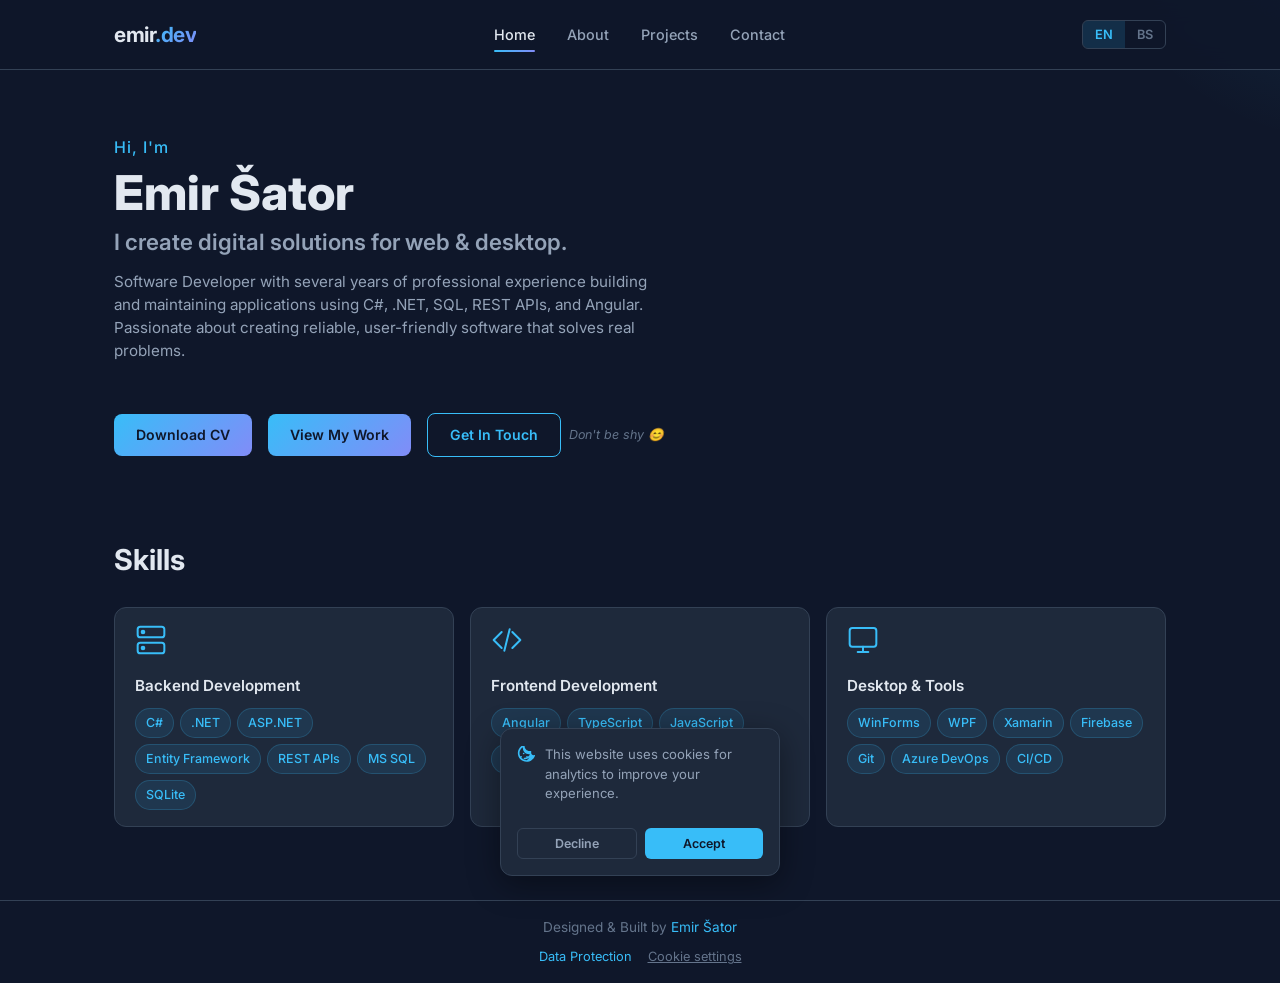
==== commit 0444b044: "added cv button download feature" ====
--- a/index.html
+++ b/index.html
@@ -1,134 +1 @@
-<!DOCTYPE html>
-<html lang="en">
-<head>
-  <meta charset="UTF-8">
-  <meta name="viewport" content="width=device-width, initial-scale=1.0">
-  <title>Emir Šator — Software Developer</title>
-  <meta name="description" content="Portfolio of Emir Šator (Emir Sator) — Software Developer specializing in C#, .NET, Angular, and full-stack development.">
-  <meta name="keywords" content="Emir Šator, Emir Sator, Software Developer, C#, .NET, Angular, TypeScript, Full-Stack, Sarajevo, Bosnia">
-  <meta name="author" content="Emir Šator">
-  <meta name="google-site-verification" content="dEI9I6FQDNL4_44ouCmSN9lccCxAvQS1H7WWF9dwlFg" />
-  <meta property="og:title" content="Emir Šator — Software Developer">
-  <meta property="og:description" content="Software Developer specializing in C#, .NET, Angular, and full-stack development.">
-  <meta property="og:type" content="website">
-  <meta property="og:url" content="https://emir-sator.github.io/">
-  <meta name="twitter:card" content="summary">
-  <meta name="twitter:title" content="Emir Šator — Software Developer">
-  <meta name="twitter:description" content="Software Developer specializing in C#, .NET, Angular, and full-stack development.">
-  <link rel="canonical" href="https://emir-sator.github.io/">
-  <link rel="stylesheet" href="css/style.css">
-  <link rel="icon" href="data:image/svg+xml,<svg xmlns='http://www.w3.org/2000/svg' viewBox='0 0 100 100'><text y='.9em' font-size='90'>E</text></svg>">
-</head>
-<body>
-
-  <!-- Navigation -->
-  <nav class="navbar">
-    <div class="container">
-      <a href="index.html" class="nav-logo">emir<span>.dev</span></a>
-      <div class="nav-links">
-        <a href="index.html" data-i18n="nav.home">Home</a>
-        <a href="about.html" data-i18n="nav.about">About</a>
-        <a href="projects.html" data-i18n="nav.projects">Projects</a>
-        <a href="contact.html" data-i18n="nav.contact">Contact</a>
-      </div>
-      <div class="nav-right">
-        <div class="lang-switcher">
-          <button class="lang-btn active" data-lang="en">EN</button>
-
-          <button class="lang-btn" data-lang="bs">BS</button>
-        </div>
-        <button class="nav-toggle" aria-label="Toggle navigation">
-        <span></span>
-        <span></span>
-        <span></span>
-      </button>
-      </div>
-    </div>
-  </nav>
-
-  <!-- Hero + Skills — single viewport -->
-  <section class="hero hero-compact">
-    <div class="container">
-      <div class="hero-content">
-        <p class="hero-greeting" data-i18n="hero.greeting">Hi, I'm</p>
-        <h1 class="hero-name">Emir Šator</h1>
-        <h2 class="hero-title" data-i18n="hero.title">I create digital solutions for web & desktop.</h2>
-        <p class="hero-desc" data-i18n="hero.desc">
-          Software Developer with several years of professional experience building
-          and maintaining applications using C#, .NET, SQL, REST APIs, and Angular.
-          Passionate about creating reliable, user-friendly software that solves real problems.
-        </p>
-        <div class="hero-buttons">
-          <a href="projects.html" class="btn btn-primary" data-i18n="hero.btn.work">View My Work</a>
-          <div class="hero-contact-wrap">
-            <a href="contact.html" class="btn btn-outline" data-i18n="hero.btn.contact">Get In Touch</a>
-            <span class="hero-hint" data-i18n="hero.hint"></span>
-          </div>
-        </div>
-      </div>
-
-      <div class="home-skills">
-        <h2 class="home-skills-title" data-i18n="home.skills">Skills</h2>
-      <div class="skills-grid">
-        <div class="skill-category">
-          <div class="skill-category-icon">
-            <svg width="32" height="32" viewBox="0 0 24 24" fill="none" stroke="var(--accent)" stroke-width="1.5" stroke-linecap="round" stroke-linejoin="round"><rect x="2" y="2" width="20" height="8" rx="2"/><rect x="2" y="14" width="20" height="8" rx="2"/><circle cx="6" cy="6" r="1" fill="var(--accent)"/><circle cx="6" cy="18" r="1" fill="var(--accent)"/></svg>
-          </div>
-          <h3 data-i18n="skill.backend">Backend Development</h3>
-          <div class="skill-tags">
-            <span class="skill-tag">C#</span>
-            <span class="skill-tag">.NET</span>
-            <span class="skill-tag">ASP.NET</span>
-            <span class="skill-tag">Entity Framework</span>
-            <span class="skill-tag">REST APIs</span>
-            <span class="skill-tag">MS SQL</span>
-            <span class="skill-tag">SQLite</span>
-          </div>
-        </div>
-        <div class="skill-category">
-          <div class="skill-category-icon">
-            <svg width="32" height="32" viewBox="0 0 24 24" fill="none" stroke="var(--accent)" stroke-width="1.5" stroke-linecap="round" stroke-linejoin="round"><polyline points="16 18 22 12 16 6"/><polyline points="8 6 2 12 8 18"/><line x1="14" y1="4" x2="10" y2="20"/></svg>
-          </div>
-          <h3 data-i18n="skill.frontend">Frontend Development</h3>
-          <div class="skill-tags">
-            <span class="skill-tag">Angular</span>
-            <span class="skill-tag">TypeScript</span>
-            <span class="skill-tag">JavaScript</span>
-            <span class="skill-tag">HTML</span>
-            <span class="skill-tag">CSS</span>
-            <span class="skill-tag">AngularJS</span>
-          </div>
-        </div>
-        <div class="skill-category">
-          <div class="skill-category-icon">
-            <svg width="32" height="32" viewBox="0 0 24 24" fill="none" stroke="var(--accent)" stroke-width="1.5" stroke-linecap="round" stroke-linejoin="round"><rect x="2" y="3" width="20" height="14" rx="2"/><line x1="8" y1="21" x2="16" y2="21"/><line x1="12" y1="17" x2="12" y2="21"/></svg>
-          </div>
-          <h3 data-i18n="skill.desktop">Desktop & Tools</h3>
-          <div class="skill-tags">
-            <span class="skill-tag">WinForms</span>
-            <span class="skill-tag">WPF</span>
-            <span class="skill-tag">Xamarin</span>
-            <span class="skill-tag">Firebase</span>
-            <span class="skill-tag">Git</span>
-            <span class="skill-tag">Azure DevOps</span>
-            <span class="skill-tag">CI/CD</span>
-          </div>
-        </div>
-      </div>
-      </div>
-    </div>
-  </section>
-
-  <!-- Footer -->
-  <footer class="footer">
-    <div class="container">
-      <p data-i18n-html="footer.credit">Designed & Built by <a href="https://github.com/emir-sator">Emir Šator</a></p>
-      <div class="footer-links">
-        <a href="privacy.html" data-i18n="footer.privacy">Zaštita podataka</a>
-      </div>
-    </div>
-  </footer>
-
-  <script src="js/main.js"></script>
-</body>
-</html>
+<!DOCTYPE html><html lang="en"><head><meta charset="UTF-8"><meta name="viewport" content="width=device-width,initial-scale=1"><title>Emir Šator — Software Developer</title><meta name="description" content="Portfolio of Emir Šator (Emir Sator) — Software Developer specializing in C#, .NET, Angular, and full-stack development."><meta name="keywords" content="Emir Šator, Emir Sator, Software Developer, C#, .NET, Angular, TypeScript, Full-Stack, Sarajevo, Bosnia"><meta name="author" content="Emir Šator"><meta name="google-site-verification" content="dEI9I6FQDNL4_44ouCmSN9lccCxAvQS1H7WWF9dwlFg"><meta property="og:title" content="Emir Šator — Software Developer"><meta property="og:description" content="Software Developer specializing in C#, .NET, Angular, and full-stack development."><meta property="og:type" content="website"><meta property="og:url" content="https://emir-sator.github.io/"><meta name="twitter:card" content="summary"><meta name="twitter:title" content="Emir Šator — Software Developer"><meta name="twitter:description" content="Software Developer specializing in C#, .NET, Angular, and full-stack development."><link rel="canonical" href="https://emir-sator.github.io/"><link rel="stylesheet" href="css/style.css"><link rel="icon" href="data:image/svg+xml,<svg xmlns='http://www.w3.org/2000/svg' viewBox='0 0 100 100'><text y='.9em' font-size='90'>E</text></svg>"></head><body><nav class="navbar"><div class="container"><a href="index.html" class="nav-logo">emir<span>.dev</span></a><div class="nav-links"><a href="index.html" data-i18n="nav.home">Home</a> <a href="about.html" data-i18n="nav.about">About</a> <a href="projects.html" data-i18n="nav.projects">Projects</a> <a href="contact.html" data-i18n="nav.contact">Contact</a></div><div class="nav-right"><div class="lang-switcher"><button class="lang-btn active" data-lang="en">EN</button> <button class="lang-btn" data-lang="bs">BS</button></div><button class="nav-toggle" aria-label="Toggle navigation"><span></span> <span></span> <span></span></button></div></div></nav><section class="hero hero-compact"><div class="container"><div class="hero-content"><p class="hero-greeting" data-i18n="hero.greeting">Hi, I'm</p><h1 class="hero-name">Emir Šator</h1><h2 class="hero-title" data-i18n="hero.title">I create digital solutions for web & desktop.</h2><p class="hero-desc" data-i18n="hero.desc">Software Developer with several years of professional experience building and maintaining applications using C#, .NET, SQL, REST APIs, and Angular. Passionate about creating reliable, user-friendly software that solves real problems.</p><div class="hero-buttons"><a href="files/Emir_Sator_CV.pdf" download="Emir_Šator_CV.pdf" class="btn btn-primary" data-i18n="hero.btn.cv" onclick="trackCVDownload()">Download CV</a> <a href="projects.html" class="btn btn-primary" data-i18n="hero.btn.work">View My Work</a><div class="hero-contact-wrap"><a href="contact.html" class="btn btn-outline" data-i18n="hero.btn.contact">Get In Touch</a> <span class="hero-hint" data-i18n="hero.hint"></span></div></div></div><div class="home-skills"><h2 class="home-skills-title" data-i18n="home.skills">Skills</h2><div class="skills-grid"><div class="skill-category"><div class="skill-category-icon"><svg width="32" height="32" viewBox="0 0 24 24" fill="none" stroke="var(--accent)" stroke-width="1.5" stroke-linecap="round" stroke-linejoin="round"><rect x="2" y="2" width="20" height="8" rx="2"/><rect x="2" y="14" width="20" height="8" rx="2"/><circle cx="6" cy="6" r="1" fill="var(--accent)"/><circle cx="6" cy="18" r="1" fill="var(--accent)"/></svg></div><h3 data-i18n="skill.backend">Backend Development</h3><div class="skill-tags"><span class="skill-tag">C#</span> <span class="skill-tag">.NET</span> <span class="skill-tag">ASP.NET</span> <span class="skill-tag">Entity Framework</span> <span class="skill-tag">REST APIs</span> <span class="skill-tag">MS SQL</span> <span class="skill-tag">SQLite</span></div></div><div class="skill-category"><div class="skill-category-icon"><svg width="32" height="32" viewBox="0 0 24 24" fill="none" stroke="var(--accent)" stroke-width="1.5" stroke-linecap="round" stroke-linejoin="round"><polyline points="16 18 22 12 16 6"/><polyline points="8 6 2 12 8 18"/><line x1="14" y1="4" x2="10" y2="20"/></svg></div><h3 data-i18n="skill.frontend">Frontend Development</h3><div class="skill-tags"><span class="skill-tag">Angular</span> <span class="skill-tag">TypeScript</span> <span class="skill-tag">JavaScript</span> <span class="skill-tag">HTML</span> <span class="skill-tag">CSS</span> <span class="skill-tag">AngularJS</span></div></div><div class="skill-category"><div class="skill-category-icon"><svg width="32" height="32" viewBox="0 0 24 24" fill="none" stroke="var(--accent)" stroke-width="1.5" stroke-linecap="round" stroke-linejoin="round"><rect x="2" y="3" width="20" height="14" rx="2"/><line x1="8" y1="21" x2="16" y2="21"/><line x1="12" y1="17" x2="12" y2="21"/></svg></div><h3 data-i18n="skill.desktop">Desktop & Tools</h3><div class="skill-tags"><span class="skill-tag">WinForms</span> <span class="skill-tag">WPF</span> <span class="skill-tag">Xamarin</span> <span class="skill-tag">Firebase</span> <span class="skill-tag">Git</span> <span class="skill-tag">Azure DevOps</span> <span class="skill-tag">CI/CD</span></div></div></div></div></div></section><footer class="footer"><div class="container"><p data-i18n-html="footer.credit">Designed & Built by <a href="https://github.com/emir-sator">Emir Šator</a></p><div class="footer-links"><a href="privacy.html" data-i18n="footer.privacy">Zaštita podataka</a></div></div></footer><script src="js/main.js"></script></body></html>
--- a/css/style.css
+++ b/css/style.css
@@ -1,1371 +1 @@
-/* ========================================
-   Emir Šator — Portfolio
-   ======================================== */
-
-@import url('https://fonts.googleapis.com/css2?family=Inter:wght@300;400;500;600;700;800&display=swap');
-
-/* ---------- CSS Variables ---------- */
-:root {
-  --bg-primary: #0f172a;
-  --bg-secondary: #1e293b;
-  --bg-card: #1e293b;
-  --bg-card-hover: #334155;
-  --text-primary: #e2e8f0;
-  --text-secondary: #94a3b8;
-  --text-muted: #64748b;
-  --accent: #38bdf8;
-  --accent-hover: #7dd3fc;
-  --accent-glow: rgba(56, 189, 248, 0.15);
-  --border: #334155;
-  --gradient-start: #38bdf8;
-  --gradient-end: #818cf8;
-  --nav-height: 70px;
-  --max-width: 1100px;
-  --radius: 12px;
-  --transition: 0.3s ease;
-}
-
-/* ---------- Reset ---------- */
-*, *::before, *::after {
-  margin: 0;
-  padding: 0;
-  box-sizing: border-box;
-}
-
-html {
-  scroll-behavior: smooth;
-  scroll-padding-top: var(--nav-height);
-}
-
-body {
-  font-family: 'Inter', -apple-system, BlinkMacSystemFont, sans-serif;
-  background: var(--bg-primary);
-  color: var(--text-primary);
-  line-height: 1.6;
-  overflow-x: hidden;
-}
-
-a {
-  color: var(--accent);
-  text-decoration: none;
-  transition: color var(--transition);
-}
-
-a:hover {
-  color: var(--accent-hover);
-}
-
-img {
-  max-width: 100%;
-  display: block;
-}
-
-ul {
-  list-style: none;
-}
-
-.container {
-  width: 100%;
-  max-width: var(--max-width);
-  margin: 0 auto;
-  padding: 0 24px;
-}
-
-/* ---------- Navigation ---------- */
-.navbar {
-  position: fixed;
-  top: 0;
-  left: 0;
-  right: 0;
-  height: var(--nav-height);
-  background: rgba(15, 23, 42, 0.85);
-  backdrop-filter: blur(12px);
-  -webkit-backdrop-filter: blur(12px);
-  border-bottom: 1px solid var(--border);
-  z-index: 1000;
-  display: flex;
-  align-items: center;
-}
-
-.navbar .container {
-  display: flex;
-  align-items: center;
-  justify-content: space-between;
-}
-
-.nav-logo {
-  font-size: 1.3rem;
-  font-weight: 700;
-  color: var(--text-primary);
-  letter-spacing: -0.5px;
-}
-
-.nav-logo span {
-  background: linear-gradient(135deg, var(--gradient-start), var(--gradient-end));
-  -webkit-background-clip: text;
-  -webkit-text-fill-color: transparent;
-  background-clip: text;
-}
-
-.nav-links {
-  display: flex;
-  gap: 32px;
-  align-items: center;
-}
-
-.nav-links a {
-  color: var(--text-secondary);
-  font-size: 0.9rem;
-  font-weight: 500;
-  position: relative;
-  padding: 4px 0;
-}
-
-.nav-links a::after {
-  content: '';
-  position: absolute;
-  bottom: -2px;
-  left: 0;
-  width: 0;
-  height: 2px;
-  background: linear-gradient(90deg, var(--gradient-start), var(--gradient-end));
-  border-radius: 1px;
-  transition: width var(--transition);
-}
-
-.nav-links a:hover,
-.nav-links a.active {
-  color: var(--text-primary);
-}
-
-.nav-links a:hover::after,
-.nav-links a.active::after {
-  width: 100%;
-}
-
-.nav-right {
-  display: flex;
-  align-items: center;
-  gap: 12px;
-}
-
-.nav-toggle {
-  display: none;
-  flex-direction: column;
-  gap: 5px;
-  cursor: pointer;
-  background: none;
-  border: none;
-  padding: 4px;
-}
-
-.nav-toggle span {
-  display: block;
-  width: 24px;
-  height: 2px;
-  background: var(--text-primary);
-  border-radius: 2px;
-  transition: var(--transition);
-}
-
-/* ---------- Hero ---------- */
-.hero {
-  min-height: 100vh;
-  display: flex;
-  align-items: center;
-  padding-top: var(--nav-height);
-  position: relative;
-  overflow: hidden;
-}
-
-.hero-compact {
-  min-height: 100vh;
-  padding-top: var(--nav-height);
-  padding-bottom: 8px;
-  display: flex;
-  align-items: center;
-}
-
-.hero-compact .hero-content {
-  max-width: 100%;
-}
-
-.hero-compact .hero-name {
-  font-size: clamp(2rem, 5vw, 3rem);
-  margin-bottom: 4px;
-}
-
-.hero-compact .hero-title {
-  font-size: clamp(1rem, 2.5vw, 1.4rem);
-  margin-bottom: 12px;
-}
-
-.hero-compact .hero-desc {
-  font-size: 0.95rem;
-  margin-bottom: 16px;
-  line-height: 1.5;
-}
-
-.hero-compact .hero-greeting {
-  margin-bottom: 6px;
-}
-
-.hero-compact .btn {
-  padding: 10px 22px;
-  font-size: 0.88rem;
-}
-
-.home-skills {
-  margin-top: 80px;
-}
-
-.home-skills-title {
-  font-size: clamp(1.4rem, 3vw, 1.8rem);
-  font-weight: 700;
-  margin-bottom: 24px;
-  color: var(--text-primary);
-}
-
-.hero-compact .skills-grid {
-  gap: 16px;
-}
-
-.hero-compact .skill-category {
-  padding: 16px 20px;
-}
-
-.hero-compact .skill-category-icon {
-  font-size: 1.3rem;
-  margin-bottom: 8px;
-}
-
-.hero-compact .skill-category h3 {
-  font-size: 0.95rem;
-  margin-bottom: 10px;
-}
-
-.hero-compact .skill-tag {
-  padding: 4px 10px;
-  font-size: 0.78rem;
-}
-
-.hero-compact .skill-tags {
-  gap: 6px;
-}
-
-.hero::before {
-  content: '';
-  position: absolute;
-  top: -50%;
-  right: -30%;
-  width: 600px;
-  height: 600px;
-  background: radial-gradient(circle, var(--accent-glow) 0%, transparent 70%);
-  pointer-events: none;
-}
-
-.hero-content {
-  max-width: 700px;
-}
-
-.hero-greeting {
-  font-size: 1rem;
-  font-weight: 500;
-  color: var(--accent);
-  margin-bottom: 12px;
-  letter-spacing: 1px;
-}
-
-.hero-name {
-  font-size: clamp(2.5rem, 6vw, 4rem);
-  font-weight: 800;
-  line-height: 1.1;
-  margin-bottom: 8px;
-}
-
-.hero-title {
-  font-size: clamp(1.2rem, 3vw, 1.8rem);
-  font-weight: 600;
-  color: var(--text-secondary);
-  margin-bottom: 24px;
-}
-
-.hero-desc {
-  font-size: 1.05rem;
-  color: var(--text-secondary);
-  max-width: 540px;
-  margin-bottom: 36px;
-  line-height: 1.7;
-}
-
-.hero-buttons {
-  display: flex;
-  gap: 16px;
-  flex-wrap: wrap;
-  align-items: center;
-  margin-top: 50px;
-}
-
-.hero-contact-wrap {
-  display: flex;
-  flex-direction: row;
-  align-items: center;
-  gap: 8px;
-}
-
-.hero-hint {
-  font-size: 0.78rem;
-  color: var(--text-muted);
-  font-style: italic;
-}
-
-.btn {
-  display: inline-flex;
-  align-items: center;
-  gap: 8px;
-  padding: 12px 28px;
-  border-radius: 8px;
-  font-size: 0.95rem;
-  font-weight: 600;
-  cursor: pointer;
-  transition: all var(--transition);
-  border: none;
-  font-family: inherit;
-}
-
-.btn-primary {
-  background: linear-gradient(135deg, var(--gradient-start), var(--gradient-end));
-  color: var(--bg-primary);
-}
-
-.btn-primary:hover {
-  transform: translateY(-2px);
-  box-shadow: 0 8px 25px rgba(56, 189, 248, 0.3);
-  color: var(--bg-primary);
-}
-
-.btn-outline {
-  background: transparent;
-  color: var(--accent);
-  border: 1.5px solid var(--accent);
-}
-
-.btn-outline:hover {
-  background: var(--accent);
-  border-color: var(--accent);
-  color: var(--bg-primary);
-}
-
-/* ---------- Section Common ---------- */
-.section {
-  padding: 100px 0;
-}
-
-.section-first {
-  padding-top: calc(var(--nav-height) + 60px);
-  padding-bottom: 40px;
-}
-
-.section-continuation {
-  padding-top: 0;
-}
-
-.btn-full {
-  width: 100%;
-  justify-content: center;
-}
-
-.section-label {
-  font-size: 0.85rem;
-  font-weight: 600;
-  color: var(--accent);
-  text-transform: uppercase;
-  letter-spacing: 2px;
-  margin-bottom: 8px;
-}
-
-.section-title {
-  font-size: clamp(1.8rem, 4vw, 2.4rem);
-  font-weight: 700;
-  margin-bottom: 16px;
-}
-
-.section-subtitle {
-  font-size: 1.05rem;
-  color: var(--text-secondary);
-  max-width: 600px;
-  margin-bottom: 48px;
-}
-
-/* ---------- Quote ---------- */
-.section-quote {
-  font-size: 1rem;
-  font-style: italic;
-  color: var(--text-muted);
-  border-left: 3px solid var(--accent);
-  padding-left: 20px;
-  margin-bottom: 32px;
-  line-height: 1.7;
-}
-
-/* ---------- Skills ---------- */
-.skills-grid {
-  display: grid;
-  grid-template-columns: repeat(auto-fill, minmax(280px, 1fr));
-  gap: 24px;
-}
-
-.skill-category {
-  background: var(--bg-card);
-  border: 1px solid var(--border);
-  border-radius: var(--radius);
-  padding: 28px;
-  transition: all var(--transition);
-}
-
-.skill-category:hover {
-  border-color: var(--accent);
-  transform: translateY(-4px);
-  box-shadow: 0 8px 30px rgba(0, 0, 0, 0.3);
-}
-
-.skill-category-icon {
-  font-size: 1.8rem;
-  margin-bottom: 16px;
-}
-
-.skill-category h3 {
-  font-size: 1.1rem;
-  font-weight: 600;
-  margin-bottom: 16px;
-}
-
-.skill-tags {
-  display: flex;
-  flex-wrap: wrap;
-  gap: 8px;
-}
-
-.skill-tag {
-  padding: 6px 14px;
-  background: rgba(56, 189, 248, 0.1);
-  border: 1px solid rgba(56, 189, 248, 0.2);
-  border-radius: 20px;
-  font-size: 0.82rem;
-  color: var(--accent);
-  font-weight: 500;
-}
-
-/* ---------- Experience Timeline ---------- */
-.timeline {
-  position: relative;
-  padding-left: 32px;
-}
-
-.timeline::before {
-  content: '';
-  position: absolute;
-  left: 0;
-  top: 0;
-  bottom: 0;
-  width: 2px;
-  background: var(--border);
-}
-
-.timeline-item {
-  position: relative;
-  margin-bottom: 48px;
-  padding-bottom: 48px;
-  border-bottom: 1px solid var(--border);
-}
-
-.timeline-item:last-child {
-  margin-bottom: 0;
-  padding-bottom: 0;
-  border-bottom: none;
-}
-
-.timeline-item::before {
-  content: '';
-  position: absolute;
-  left: -38px;
-  top: 6px;
-  width: 14px;
-  height: 14px;
-  background: var(--accent);
-  border-radius: 50%;
-  border: 3px solid var(--bg-primary);
-}
-
-.timeline-date {
-  font-size: 0.85rem;
-  color: var(--accent);
-  font-weight: 600;
-  margin-bottom: 4px;
-}
-
-.timeline-role {
-  font-size: 1.3rem;
-  font-weight: 700;
-  margin-bottom: 2px;
-}
-
-.timeline-company {
-  font-size: 1rem;
-  color: var(--text-secondary);
-  font-weight: 500;
-  margin-bottom: 4px;
-}
-
-.timeline-location {
-  font-size: 0.85rem;
-  color: var(--text-muted);
-  margin-bottom: 16px;
-}
-
-.timeline-desc {
-  color: var(--text-secondary);
-  font-size: 0.95rem;
-  line-height: 1.7;
-}
-
-.timeline-desc li {
-  margin-bottom: 8px;
-  padding-left: 20px;
-  position: relative;
-}
-
-.timeline-desc li::before {
-  content: '▹';
-  position: absolute;
-  left: 0;
-  color: var(--accent);
-}
-
-.timeline-tech {
-  display: flex;
-  flex-wrap: wrap;
-  gap: 8px;
-  margin-top: 16px;
-}
-
-.timeline-tech span {
-  padding: 4px 12px;
-  background: rgba(56, 189, 248, 0.08);
-  border-radius: 4px;
-  font-size: 0.8rem;
-  color: var(--accent);
-  font-weight: 500;
-}
-
-/* ---------- Education ---------- */
-.education-grid {
-  display: grid;
-  grid-template-columns: repeat(auto-fill, minmax(320px, 1fr));
-  gap: 24px;
-}
-
-.edu-card {
-  background: var(--bg-card);
-  border: 1px solid var(--border);
-  border-radius: var(--radius);
-  padding: 28px;
-  transition: all var(--transition);
-}
-
-.edu-card:hover {
-  border-color: var(--accent);
-  transform: translateY(-4px);
-}
-
-.edu-card h3 {
-  font-size: 1.1rem;
-  font-weight: 700;
-  margin-bottom: 4px;
-}
-
-.edu-card .school {
-  font-size: 0.95rem;
-  color: var(--text-secondary);
-  margin-bottom: 4px;
-}
-
-.edu-card .year {
-  font-size: 0.85rem;
-  color: var(--accent);
-  font-weight: 600;
-}
-
-/* ---------- Projects ---------- */
-.projects-grid {
-  display: grid;
-  grid-template-columns: repeat(auto-fill, minmax(340px, 1fr));
-  gap: 28px;
-}
-
-.project-card {
-  background: var(--bg-card);
-  border: 1px solid var(--border);
-  border-radius: var(--radius);
-  overflow: hidden;
-  transition: all var(--transition);
-  display: flex;
-  flex-direction: column;
-}
-
-.project-card:hover {
-  border-color: var(--accent);
-  transform: translateY(-6px);
-  box-shadow: 0 12px 40px rgba(0, 0, 0, 0.3);
-}
-
-.project-image {
-  width: 100%;
-  height: 200px;
-  background: var(--bg-secondary);
-  display: flex;
-  align-items: center;
-  justify-content: center;
-  font-size: 3rem;
-  border-bottom: 1px solid var(--border);
-  overflow: hidden;
-}
-
-.project-image img {
-  width: auto;
-  height: 60%;
-  max-width: 80%;
-  object-fit: contain;
-}
-
-.project-body {
-  padding: 24px;
-  flex: 1;
-  display: flex;
-  flex-direction: column;
-}
-
-.project-type {
-  font-size: 0.8rem;
-  color: var(--accent);
-  font-weight: 600;
-  text-transform: uppercase;
-  letter-spacing: 1px;
-  margin-bottom: 8px;
-}
-
-.project-body h3 {
-  font-size: 1.25rem;
-  font-weight: 700;
-  margin-bottom: 12px;
-}
-
-.project-body p {
-  color: var(--text-secondary);
-  font-size: 0.92rem;
-  line-height: 1.65;
-  margin-bottom: 20px;
-  flex: 1;
-}
-
-.project-tech {
-  display: flex;
-  flex-wrap: wrap;
-  gap: 8px;
-  margin-bottom: 20px;
-}
-
-.project-tech span {
-  padding: 4px 12px;
-  background: rgba(56, 189, 248, 0.08);
-  border-radius: 4px;
-  font-size: 0.78rem;
-  color: var(--accent);
-  font-weight: 500;
-}
-
-.project-links {
-  display: flex;
-  gap: 16px;
-}
-
-.project-links a {
-  display: inline-flex;
-  align-items: center;
-  gap: 6px;
-  font-size: 0.85rem;
-  font-weight: 500;
-}
-
-.project-links a svg {
-  width: 18px;
-  height: 18px;
-}
-
-/* ---------- Certificates ---------- */
-.certs-grid {
-  display: grid;
-  grid-template-columns: repeat(auto-fill, minmax(260px, 1fr));
-  gap: 20px;
-}
-
-.cert-card {
-  background: var(--bg-card);
-  border: 1px solid var(--border);
-  border-radius: var(--radius);
-  padding: 24px;
-  transition: all var(--transition);
-}
-
-.cert-card:hover {
-  border-color: var(--accent);
-}
-
-.cert-card h4 {
-  font-size: 0.95rem;
-  font-weight: 600;
-  margin-bottom: 4px;
-}
-
-.cert-card p {
-  font-size: 0.82rem;
-  color: var(--text-muted);
-}
-
-/* ---------- Contact ---------- */
-.contact-grid {
-  display: grid;
-  grid-template-columns: 1fr 1fr;
-  gap: 72px;
-  align-items: center;
-}
-
-.contact-info {
-  display: flex;
-  flex-direction: column;
-  gap: 24px;
-}
-
-.contact-item {
-  display: flex;
-  align-items: flex-start;
-  gap: 16px;
-}
-
-.contact-icon {
-  width: 48px;
-  height: 48px;
-  background: var(--accent-glow);
-  border: 1px solid rgba(56, 189, 248, 0.2);
-  border-radius: 12px;
-  display: flex;
-  align-items: center;
-  justify-content: center;
-  flex-shrink: 0;
-  transition: all var(--transition);
-}
-
-.contact-icon svg {
-  width: 22px;
-  height: 22px;
-  stroke: var(--accent);
-  fill: none;
-}
-
-.contact-item h4 {
-  font-size: 0.95rem;
-  font-weight: 600;
-  margin-bottom: 2px;
-}
-
-.contact-item p,
-.contact-item a {
-  font-size: 0.9rem;
-  color: var(--text-secondary);
-}
-
-.social-links {
-  display: flex;
-  gap: 16px;
-  margin-top: 16px;
-}
-
-.social-link {
-  width: 44px;
-  height: 44px;
-  border: 1px solid var(--border);
-  border-radius: 10px;
-  display: flex;
-  align-items: center;
-  justify-content: center;
-  transition: all var(--transition);
-}
-
-.social-link:hover {
-  border-color: transparent;
-  background: linear-gradient(135deg, var(--gradient-start), var(--gradient-end));
-  transform: translateY(-4px) scale(1.1);
-  box-shadow: 0 8px 24px rgba(56, 189, 248, 0.3);
-}
-
-.social-link svg {
-  width: 20px;
-  height: 20px;
-  fill: var(--text-secondary);
-  transition: fill var(--transition);
-}
-
-.social-link:hover svg {
-  fill: var(--bg-primary);
-}
-
-.contact-form {
-  display: flex;
-  flex-direction: column;
-  gap: 16px;
-}
-
-.form-group {
-  display: flex;
-  flex-direction: column;
-  gap: 6px;
-}
-
-.form-group label {
-  font-size: 0.85rem;
-  font-weight: 500;
-  color: var(--text-secondary);
-}
-
-.form-group input,
-.form-group textarea {
-  background: var(--bg-secondary);
-  border: 1px solid var(--border);
-  border-radius: 8px;
-  padding: 12px 16px;
-  color: var(--text-primary);
-  font-family: inherit;
-  font-size: 0.92rem;
-  outline: none;
-  transition: border-color var(--transition);
-}
-
-.form-group input:focus,
-.form-group textarea:focus {
-  border-color: var(--accent);
-}
-
-.form-group textarea {
-  resize: vertical;
-  min-height: 120px;
-}
-
-/* ---------- Form Validation ---------- */
-.form-group label .required {
-  color: #ef4444;
-  margin-left: 2px;
-}
-
-.form-group input:invalid:not(:placeholder-shown),
-.form-group textarea:invalid:not(:placeholder-shown),
-.submitted .form-group input:invalid,
-.submitted .form-group textarea:invalid {
-  border-color: #ef4444;
-}
-
-.form-group input:valid:not(:placeholder-shown),
-.form-group textarea:valid:not(:placeholder-shown) {
-  border-color: #22c55e;
-}
-
-.form-error {
-  font-size: 0.78rem;
-  color: #ef4444;
-  display: none;
-}
-
-.form-group input:invalid:not(:placeholder-shown) ~ .form-error,
-.form-group textarea:invalid:not(:placeholder-shown) ~ .form-error,
-.submitted .form-group input:invalid ~ .form-error,
-.submitted .form-group textarea:invalid ~ .form-error {
-  display: block;
-}
-
-.form-success {
-  background: var(--accent-glow);
-  border: 1px solid var(--accent);
-  border-radius: var(--radius);
-  padding: 14px 24px;
-  color: var(--accent);
-  text-align: center;
-  font-weight: 600;
-  font-size: 0.92rem;
-  display: none;
-  max-width: fit-content;
-  margin: 0 auto;
-}
-
-.form-success.show {
-  display: block;
-}
-
-/* ---------- Language Switcher ---------- */
-.lang-switcher {
-  display: flex;
-  align-items: center;
-  gap: 0;
-  border: 1px solid var(--border);
-  border-radius: 6px;
-  overflow: hidden;
-}
-
-.lang-divider {
-  color: var(--text-muted);
-  font-size: 0.8rem;
-  user-select: none;
-}
-
-.lang-btn {
-  background: transparent;
-  border: none;
-  border-radius: 0;
-  padding: 6px 12px;
-  transition: all var(--transition);
-  font-size: 0.8rem;
-  font-weight: 600;
-  color: var(--text-muted);
-  cursor: pointer;
-  font-family: inherit;
-  transition: all var(--transition);
-}
-
-.lang-btn:hover {
-  color: var(--text-primary);
-}
-
-.lang-btn.active {
-  color: var(--accent);
-  background: var(--accent-glow);
-}
-
-/* ---------- Privacy ---------- */
-.privacy-content {
-  display: flex;
-  flex-direction: column;
-  gap: 32px;
-  max-width: 800px;
-}
-
-.privacy-block {
-  background: var(--bg-card);
-  border: 1px solid var(--border);
-  border-radius: var(--radius);
-  padding: 28px;
-  transition: all var(--transition);
-}
-
-.privacy-block:hover {
-  border-color: var(--accent);
-}
-
-.privacy-icon {
-  margin-bottom: 16px;
-}
-
-.privacy-block h2 {
-  font-size: 1.15rem;
-  font-weight: 700;
-  margin-bottom: 12px;
-}
-
-.privacy-block p {
-  font-size: 0.92rem;
-  color: var(--text-secondary);
-  line-height: 1.75;
-}
-
-/* ---------- Footer ---------- */
-.footer {
-  padding: 16px 0;
-  border-top: 1px solid var(--border);
-  text-align: center;
-}
-
-.footer-links {
-  display: flex;
-  align-items: center;
-  justify-content: center;
-  gap: 16px;
-  margin-top: 8px;
-}
-
-.footer-links a {
-  font-size: 0.8rem;
-  color: var(--text-muted);
-  transition: color var(--transition);
-}
-
-.footer-links a:hover {
-  color: var(--accent);
-}
-
-.footer p {
-  font-size: 0.85rem;
-  color: var(--text-muted);
-}
-
-.footer a {
-  color: var(--accent);
-}
-
-/* ---------- Cookie Consent ---------- */
-.cookie-banner {
-  position: fixed;
-  bottom: 0;
-  left: 0;
-  right: 0;
-  background: var(--bg-secondary);
-  border-top: 1px solid var(--border);
-  padding: 16px 24px;
-  z-index: 2000;
-  display: none;
-  animation: slideUp 0.3s ease;
-}
-
-.cookie-banner.show {
-  display: block;
-}
-
-@keyframes slideUp {
-  from { transform: translateY(100%); }
-  to { transform: translateY(0); }
-}
-
-.cookie-banner .container {
-  display: flex;
-  align-items: center;
-  justify-content: space-between;
-  gap: 24px;
-  flex-wrap: wrap;
-}
-
-.cookie-text {
-  font-size: 0.88rem;
-  color: var(--text-secondary);
-  flex: 1;
-  min-width: 200px;
-}
-
-.cookie-text a {
-  color: var(--accent);
-  text-decoration: underline;
-}
-
-.cookie-buttons {
-  display: flex;
-  gap: 10px;
-  flex-shrink: 0;
-}
-
-.cookie-btn {
-  padding: 8px 20px;
-  border-radius: 6px;
-  font-size: 0.82rem;
-  font-weight: 600;
-  cursor: pointer;
-  border: none;
-  font-family: inherit;
-  transition: all var(--transition);
-}
-
-.cookie-btn-accept {
-  background: var(--accent);
-  color: var(--bg-primary);
-}
-
-.cookie-btn-accept:hover:not(:disabled) {
-  background: var(--accent-hover);
-}
-
-.cookie-btn-decline {
-  background: transparent;
-  color: var(--text-secondary);
-  border: 1px solid var(--border);
-}
-
-.cookie-btn-decline:hover:not(:disabled) {
-  border-color: var(--text-secondary);
-  color: var(--text-primary);
-}
-
-.cookie-btn:disabled {
-  opacity: 0.35;
-  cursor: not-allowed;
-}
-
-.cookie-settings {
-  background: none;
-  border: none;
-  color: var(--text-muted);
-  font-size: 0.8rem;
-  cursor: pointer;
-  font-family: inherit;
-  padding: 0;
-  transition: color var(--transition);
-  text-decoration: underline;
-}
-
-.cookie-settings:hover {
-  color: var(--accent);
-}
-
-/* ---------- Cookie Floating Button (mobile) ---------- */
-.cookie-fab {
-  display: none;
-  position: fixed;
-  bottom: 16px;
-  right: 16px;
-  width: 42px;
-  height: 42px;
-  border-radius: 50%;
-  background: var(--bg-secondary);
-  border: 1px solid var(--border);
-  color: var(--text-secondary);
-  cursor: pointer;
-  z-index: 1999;
-  align-items: center;
-  justify-content: center;
-  box-shadow: 0 4px 16px rgba(0, 0, 0, 0.3);
-  transition: all var(--transition);
-  font-family: inherit;
-  padding: 0;
-}
-
-.cookie-fab:hover {
-  border-color: var(--accent);
-  color: var(--accent);
-}
-
-.cookie-fab svg {
-  width: 20px;
-  height: 20px;
-  fill: currentColor;
-}
-
-.cookie-popup {
-  position: fixed;
-  bottom: 24px;
-  left: 50%;
-  transform: translateX(-50%) translateY(12px);
-  background: var(--bg-secondary);
-  border: 1px solid var(--border);
-  border-radius: var(--radius);
-  padding: 16px;
-  z-index: 2001;
-  width: 280px;
-  box-shadow: 0 8px 32px rgba(0, 0, 0, 0.4);
-  opacity: 0;
-  visibility: hidden;
-  transition: opacity 0.25s ease, transform 0.25s ease, visibility 0.25s ease;
-  pointer-events: none;
-}
-
-.cookie-popup.show {
-  opacity: 1;
-  visibility: visible;
-  transform: translateX(-50%) translateY(0);
-  pointer-events: auto;
-}
-
-.cookie-popup-text {
-  font-size: 0.82rem;
-  color: var(--text-secondary);
-  margin-bottom: 12px;
-  line-height: 1.5;
-  display: flex;
-  align-items: flex-start;
-  gap: 8px;
-}
-
-.cookie-popup-icon {
-  width: 20px;
-  height: 20px;
-  fill: var(--accent);
-  flex-shrink: 0;
-  margin-top: 1px;
-}
-
-.cookie-popup-status {
-  font-size: 0.75rem;
-  color: var(--text-muted);
-  margin-bottom: 12px;
-  display: flex;
-  align-items: center;
-  gap: 6px;
-}
-
-.cookie-popup-status .dot {
-  width: 8px;
-  height: 8px;
-  border-radius: 50%;
-  display: inline-block;
-}
-
-.cookie-popup-status .dot.accepted { background: #22c55e; }
-.cookie-popup-status .dot.declined { background: #ef4444; }
-
-.cookie-popup-buttons {
-  display: flex;
-  gap: 8px;
-}
-
-.cookie-popup-buttons .cookie-btn {
-  flex: 1;
-  padding: 7px 0;
-  font-size: 0.78rem;
-  text-align: center;
-}
-
-@media (max-width: 680px) {
-  .cookie-fab {
-    display: flex;
-  }
-
-  .cookie-banner {
-    display: none !important;
-  }
-
-  .cookie-settings {
-    display: none;
-  }
-
-  .cookie-popup {
-    left: auto;
-    right: 16px;
-    bottom: 68px;
-    transform: translateY(12px);
-    width: 240px;
-  }
-
-  .cookie-popup.show {
-    transform: translateY(0);
-  }
-}
-
-/* ---------- Animations ---------- */
-.fade-in {
-  opacity: 0;
-  transform: translateY(24px);
-  transition: opacity 0.6s ease, transform 0.6s ease;
-}
-
-.fade-in.visible {
-  opacity: 1;
-  transform: translateY(0);
-}
-
-/* ---------- Responsive ---------- */
-@media (max-width: 680px) {
-  .nav-links {
-    position: fixed;
-    top: var(--nav-height);
-    left: 0;
-    right: 0;
-    background: rgba(15, 23, 42, 0.98);
-    backdrop-filter: blur(12px);
-    flex-direction: column;
-    padding: 32px 24px;
-    gap: 24px;
-    border-bottom: 1px solid var(--border);
-    display: none;
-  }
-
-  .nav-links.open {
-    display: flex;
-  }
-
-  .nav-toggle {
-    display: flex;
-  }
-
-  .nav-toggle.active span:nth-child(1) {
-    transform: rotate(45deg) translate(5px, 5px);
-  }
-
-  .nav-toggle.active span:nth-child(2) {
-    opacity: 0;
-  }
-
-  .nav-toggle.active span:nth-child(3) {
-    transform: rotate(-45deg) translate(5px, -5px);
-  }
-
-  .hero {
-    padding-top: calc(var(--nav-height) + 32px);
-    min-height: auto;
-    padding-bottom: 64px;
-  }
-
-  .section {
-    padding: 64px 0;
-  }
-
-  .section-first {
-    padding-top: calc(var(--nav-height) + 40px);
-  }
-
-  .hero-buttons {
-    flex-direction: column;
-  }
-
-  .btn {
-    justify-content: center;
-  }
-
-  .hero-contact-wrap {
-    flex-direction: column;
-    align-items: center;
-    gap: 4px;
-  }
-
-
-  .contact-grid {
-    grid-template-columns: 1fr;
-  }
-
-  .projects-grid {
-    grid-template-columns: 1fr;
-  }
-
-  .timeline {
-    padding-left: 24px;
-  }
-
-  .timeline-item::before {
-    left: -30px;
-    width: 12px;
-    height: 12px;
-  }
-
-  .home-skills {
-    margin-top: 30px;
-  }
-}
-
-@media (max-width: 480px) {
-  .hero-name {
-    font-size: 2rem;
-  }
-
-  .skills-grid {
-    grid-template-columns: 1fr;
-  }
-
-  .education-grid {
-    grid-template-columns: 1fr;
-  }
-
-  .certs-grid {
-    grid-template-columns: 1fr;
-  }
-}
+@import url(https://fonts.googleapis.com/css2?family=Inter:wght@300;400;500;600;700;800&display=swap);:root{--bg-primary:#0f172a;--bg-secondary:#1e293b;--bg-card:#1e293b;--bg-card-hover:#334155;--text-primary:#e2e8f0;--text-secondary:#94a3b8;--text-muted:#64748b;--accent:#38bdf8;--accent-hover:#7dd3fc;--accent-glow:rgba(56, 189, 248, 0.15);--border:#334155;--gradient-start:#38bdf8;--gradient-end:#818cf8;--nav-height:70px;--max-width:1100px;--radius:12px;--transition:0.3s ease}*,::after,::before{margin:0;padding:0;box-sizing:border-box}html{scroll-behavior:smooth;scroll-padding-top:var(--nav-height)}body{font-family:Inter,-apple-system,BlinkMacSystemFont,sans-serif;background:var(--bg-primary);color:var(--text-primary);line-height:1.6;overflow-x:hidden}a{color:var(--accent);text-decoration:none;transition:color var(--transition)}a:hover{color:var(--accent-hover)}img{max-width:100%;display:block}ul{list-style:none}.container{width:100%;max-width:var(--max-width);margin:0 auto;padding:0 24px}.navbar{position:fixed;top:0;left:0;right:0;height:var(--nav-height);background:rgba(15,23,42,.85);backdrop-filter:blur(12px);-webkit-backdrop-filter:blur(12px);border-bottom:1px solid var(--border);z-index:1000;display:flex;align-items:center}.navbar .container{display:flex;align-items:center;justify-content:space-between}.nav-logo{font-size:1.3rem;font-weight:700;color:var(--text-primary);letter-spacing:-.5px}.nav-logo span{background:linear-gradient(135deg,var(--gradient-start),var(--gradient-end));-webkit-background-clip:text;-webkit-text-fill-color:transparent;background-clip:text}.nav-links{display:flex;gap:32px;align-items:center}.nav-links a{color:var(--text-secondary);font-size:.9rem;font-weight:500;position:relative;padding:4px 0}.nav-links a::after{content:'';position:absolute;bottom:-2px;left:0;width:0;height:2px;background:linear-gradient(90deg,var(--gradient-start),var(--gradient-end));border-radius:1px;transition:width var(--transition)}.nav-links a.active,.nav-links a:hover{color:var(--text-primary)}.nav-links a.active::after,.nav-links a:hover::after{width:100%}.nav-right{display:flex;align-items:center;gap:12px}.nav-toggle{display:none;flex-direction:column;gap:5px;cursor:pointer;background:0 0;border:none;padding:4px}.nav-toggle span{display:block;width:24px;height:2px;background:var(--text-primary);border-radius:2px;transition:var(--transition)}.hero{min-height:100vh;display:flex;align-items:center;padding-top:var(--nav-height);position:relative;overflow:hidden}.hero-compact{min-height:100vh;padding-top:var(--nav-height);padding-bottom:8px;display:flex;align-items:center}.hero-compact .hero-content{max-width:100%}.hero-compact .hero-name{font-size:clamp(2rem, 5vw, 3rem);margin-bottom:4px}.hero-compact .hero-title{font-size:clamp(1rem, 2.5vw, 1.4rem);margin-bottom:12px}.hero-compact .hero-desc{font-size:.95rem;margin-bottom:16px;line-height:1.5}.hero-compact .hero-greeting{margin-bottom:6px}.hero-compact .btn{padding:10px 22px;font-size:.88rem}.home-skills{margin-top:80px}.home-skills-title{font-size:clamp(1.4rem, 3vw, 1.8rem);font-weight:700;margin-bottom:24px;color:var(--text-primary)}.hero-compact .skills-grid{gap:16px}.hero-compact .skill-category{padding:16px 20px}.hero-compact .skill-category-icon{font-size:1.3rem;margin-bottom:8px}.hero-compact .skill-category h3{font-size:.95rem;margin-bottom:10px}.hero-compact .skill-tag{padding:4px 10px;font-size:.78rem}.hero-compact .skill-tags{gap:6px}.hero::before{content:'';position:absolute;top:-50%;right:-30%;width:600px;height:600px;background:radial-gradient(circle,var(--accent-glow) 0,transparent 70%);pointer-events:none}.hero-content{max-width:700px}.hero-greeting{font-size:1rem;font-weight:500;color:var(--accent);margin-bottom:12px;letter-spacing:1px}.hero-name{font-size:clamp(2.5rem, 6vw, 4rem);font-weight:800;line-height:1.1;margin-bottom:8px}.hero-title{font-size:clamp(1.2rem, 3vw, 1.8rem);font-weight:600;color:var(--text-secondary);margin-bottom:24px}.hero-desc{font-size:1.05rem;color:var(--text-secondary);max-width:540px;margin-bottom:36px;line-height:1.7}.hero-buttons{display:flex;gap:16px;flex-wrap:wrap;align-items:center;margin-top:50px}.hero-contact-wrap{display:flex;flex-direction:row;align-items:center;gap:8px}.hero-hint{font-size:.78rem;color:var(--text-muted);font-style:italic}.btn{display:inline-flex;align-items:center;gap:8px;padding:12px 28px;border-radius:8px;font-size:.95rem;font-weight:600;cursor:pointer;transition:all var(--transition);border:none;font-family:inherit}.btn-primary{background:linear-gradient(135deg,var(--gradient-start),var(--gradient-end));color:var(--bg-primary)}.btn-primary:hover{transform:translateY(-2px);box-shadow:0 8px 25px rgba(56,189,248,.3);color:var(--bg-primary)}.btn-outline{background:0 0;color:var(--accent);border:1.5px solid var(--accent)}.btn-outline:hover{background:var(--accent);border-color:var(--accent);color:var(--bg-primary)}.section{padding:100px 0}.section-first{padding-top:calc(var(--nav-height) + 60px);padding-bottom:40px}.section-continuation{padding-top:0}.btn-full{width:100%;justify-content:center}.section-label{font-size:.85rem;font-weight:600;color:var(--accent);text-transform:uppercase;letter-spacing:2px;margin-bottom:8px}.section-title{font-size:clamp(1.8rem, 4vw, 2.4rem);font-weight:700;margin-bottom:16px}.section-subtitle{font-size:1.05rem;color:var(--text-secondary);max-width:600px;margin-bottom:48px}.section-quote{font-size:1rem;font-style:italic;color:var(--text-muted);border-left:3px solid var(--accent);padding-left:20px;margin-bottom:32px;line-height:1.7}.skills-grid{display:grid;grid-template-columns:repeat(auto-fill,minmax(280px,1fr));gap:24px}.skill-category{background:var(--bg-card);border:1px solid var(--border);border-radius:var(--radius);padding:28px;transition:all var(--transition)}.skill-category:hover{border-color:var(--accent);transform:translateY(-4px);box-shadow:0 8px 30px rgba(0,0,0,.3)}.skill-category-icon{font-size:1.8rem;margin-bottom:16px}.skill-category h3{font-size:1.1rem;font-weight:600;margin-bottom:16px}.skill-tags{display:flex;flex-wrap:wrap;gap:8px}.skill-tag{padding:6px 14px;background:rgba(56,189,248,.1);border:1px solid rgba(56,189,248,.2);border-radius:20px;font-size:.82rem;color:var(--accent);font-weight:500}.timeline{position:relative;padding-left:32px}.timeline::before{content:'';position:absolute;left:0;top:0;bottom:0;width:2px;background:var(--border)}.timeline-item{position:relative;margin-bottom:48px;padding-bottom:48px;border-bottom:1px solid var(--border)}.timeline-item:last-child{margin-bottom:0;padding-bottom:0;border-bottom:none}.timeline-item::before{content:'';position:absolute;left:-38px;top:6px;width:14px;height:14px;background:var(--accent);border-radius:50%;border:3px solid var(--bg-primary)}.timeline-date{font-size:.85rem;color:var(--accent);font-weight:600;margin-bottom:4px}.timeline-role{font-size:1.3rem;font-weight:700;margin-bottom:2px}.timeline-company{font-size:1rem;color:var(--text-secondary);font-weight:500;margin-bottom:4px}.timeline-location{font-size:.85rem;color:var(--text-muted);margin-bottom:16px}.timeline-desc{color:var(--text-secondary);font-size:.95rem;line-height:1.7}.timeline-desc li{margin-bottom:8px;padding-left:20px;position:relative}.timeline-desc li::before{content:'▹';position:absolute;left:0;color:var(--accent)}.timeline-tech{display:flex;flex-wrap:wrap;gap:8px;margin-top:16px}.timeline-tech span{padding:4px 12px;background:rgba(56,189,248,.08);border-radius:4px;font-size:.8rem;color:var(--accent);font-weight:500}.education-grid{display:grid;grid-template-columns:repeat(auto-fill,minmax(320px,1fr));gap:24px}.edu-card{background:var(--bg-card);border:1px solid var(--border);border-radius:var(--radius);padding:28px;transition:all var(--transition)}.edu-card:hover{border-color:var(--accent);transform:translateY(-4px)}.edu-card h3{font-size:1.1rem;font-weight:700;margin-bottom:4px}.edu-card .school{font-size:.95rem;color:var(--text-secondary);margin-bottom:4px}.edu-card .year{font-size:.85rem;color:var(--accent);font-weight:600}.projects-grid{display:grid;grid-template-columns:repeat(auto-fill,minmax(340px,1fr));gap:28px}.project-card{background:var(--bg-card);border:1px solid var(--border);border-radius:var(--radius);overflow:hidden;transition:all var(--transition);display:flex;flex-direction:column}.project-card:hover{border-color:var(--accent);transform:translateY(-6px);box-shadow:0 12px 40px rgba(0,0,0,.3)}.project-image{width:100%;height:200px;background:var(--bg-secondary);display:flex;align-items:center;justify-content:center;font-size:3rem;border-bottom:1px solid var(--border);overflow:hidden}.project-image img{width:auto;height:60%;max-width:80%;object-fit:contain}.project-body{padding:24px;flex:1;display:flex;flex-direction:column}.project-type{font-size:.8rem;color:var(--accent);font-weight:600;text-transform:uppercase;letter-spacing:1px;margin-bottom:8px}.project-body h3{font-size:1.25rem;font-weight:700;margin-bottom:12px}.project-body p{color:var(--text-secondary);font-size:.92rem;line-height:1.65;margin-bottom:20px;flex:1}.project-tech{display:flex;flex-wrap:wrap;gap:8px;margin-bottom:20px}.project-tech span{padding:4px 12px;background:rgba(56,189,248,.08);border-radius:4px;font-size:.78rem;color:var(--accent);font-weight:500}.project-links{display:flex;gap:16px}.project-links a{display:inline-flex;align-items:center;gap:6px;font-size:.85rem;font-weight:500}.project-links a svg{width:18px;height:18px}.certs-grid{display:grid;grid-template-columns:repeat(auto-fill,minmax(260px,1fr));gap:20px}.cert-card{background:var(--bg-card);border:1px solid var(--border);border-radius:var(--radius);padding:24px;transition:all var(--transition)}.cert-card:hover{border-color:var(--accent)}.cert-card h4{font-size:.95rem;font-weight:600;margin-bottom:4px}.cert-card p{font-size:.82rem;color:var(--text-muted)}.contact-grid{display:grid;grid-template-columns:1fr 1fr;gap:72px;align-items:center}.contact-info{display:flex;flex-direction:column;gap:24px}.contact-item{display:flex;align-items:flex-start;gap:16px}.contact-icon{width:48px;height:48px;background:var(--accent-glow);border:1px solid rgba(56,189,248,.2);border-radius:12px;display:flex;align-items:center;justify-content:center;flex-shrink:0;transition:all var(--transition)}.contact-icon svg{width:22px;height:22px;stroke:var(--accent);fill:none}.contact-item h4{font-size:.95rem;font-weight:600;margin-bottom:2px}.contact-item a,.contact-item p{font-size:.9rem;color:var(--text-secondary)}.social-links{display:flex;gap:16px;margin-top:16px}.social-link{width:44px;height:44px;border:1px solid var(--border);border-radius:10px;display:flex;align-items:center;justify-content:center;transition:all var(--transition)}.social-link:hover{border-color:transparent;background:linear-gradient(135deg,var(--gradient-start),var(--gradient-end));transform:translateY(-4px) scale(1.1);box-shadow:0 8px 24px rgba(56,189,248,.3)}.social-link svg{width:20px;height:20px;fill:var(--text-secondary);transition:fill var(--transition)}.social-link:hover svg{fill:var(--bg-primary)}.contact-form{display:flex;flex-direction:column;gap:16px}.form-group{display:flex;flex-direction:column;gap:6px}.form-group label{font-size:.85rem;font-weight:500;color:var(--text-secondary)}.form-group input,.form-group textarea{background:var(--bg-secondary);border:1px solid var(--border);border-radius:8px;padding:12px 16px;color:var(--text-primary);font-family:inherit;font-size:.92rem;outline:0;transition:border-color var(--transition)}.form-group input:focus,.form-group textarea:focus{border-color:var(--accent)}.form-group textarea{resize:vertical;min-height:120px}.form-group label .required{color:#ef4444;margin-left:2px}.form-group input:invalid:not(:placeholder-shown),.form-group textarea:invalid:not(:placeholder-shown),.submitted .form-group input:invalid,.submitted .form-group textarea:invalid{border-color:#ef4444}.form-group input:valid:not(:placeholder-shown),.form-group textarea:valid:not(:placeholder-shown){border-color:#22c55e}.form-error{font-size:.78rem;color:#ef4444;display:none}.form-group input:invalid:not(:placeholder-shown)~.form-error,.form-group textarea:invalid:not(:placeholder-shown)~.form-error,.submitted .form-group input:invalid~.form-error,.submitted .form-group textarea:invalid~.form-error{display:block}.form-success{background:var(--accent-glow);border:1px solid var(--accent);border-radius:var(--radius);padding:14px 24px;color:var(--accent);text-align:center;font-weight:600;font-size:.92rem;display:none;max-width:fit-content;margin:0 auto}.form-success.show{display:block}.lang-switcher{display:flex;align-items:center;gap:0;border:1px solid var(--border);border-radius:6px;overflow:hidden}.lang-divider{color:var(--text-muted);font-size:.8rem;user-select:none}.lang-btn{background:0 0;border:none;border-radius:0;padding:6px 12px;transition:all var(--transition);font-size:.8rem;font-weight:600;color:var(--text-muted);cursor:pointer;font-family:inherit;transition:all var(--transition)}.lang-btn:hover{color:var(--text-primary)}.lang-btn.active{color:var(--accent);background:var(--accent-glow)}.privacy-content{display:flex;flex-direction:column;gap:32px;max-width:800px}.privacy-block{background:var(--bg-card);border:1px solid var(--border);border-radius:var(--radius);padding:28px;transition:all var(--transition)}.privacy-block:hover{border-color:var(--accent)}.privacy-icon{margin-bottom:16px}.privacy-block h2{font-size:1.15rem;font-weight:700;margin-bottom:12px}.privacy-block p{font-size:.92rem;color:var(--text-secondary);line-height:1.75}.footer{padding:16px 0;border-top:1px solid var(--border);text-align:center}.footer-links{display:flex;align-items:center;justify-content:center;gap:16px;margin-top:8px}.footer-links a{font-size:.8rem;color:var(--text-muted);transition:color var(--transition)}.footer-links a:hover{color:var(--accent)}.footer p{font-size:.85rem;color:var(--text-muted)}.footer a{color:var(--accent)}.cookie-banner{position:fixed;bottom:0;left:0;right:0;background:var(--bg-secondary);border-top:1px solid var(--border);padding:16px 24px;z-index:2000;display:none;animation:slideUp .3s ease}.cookie-banner.show{display:block}@keyframes slideUp{from{transform:translateY(100%)}to{transform:translateY(0)}}.cookie-banner .container{display:flex;align-items:center;justify-content:space-between;gap:24px;flex-wrap:wrap}.cookie-text{font-size:.88rem;color:var(--text-secondary);flex:1;min-width:200px}.cookie-text a{color:var(--accent);text-decoration:underline}.cookie-buttons{display:flex;gap:10px;flex-shrink:0}.cookie-btn{padding:8px 20px;border-radius:6px;font-size:.82rem;font-weight:600;cursor:pointer;border:none;font-family:inherit;transition:all var(--transition)}.cookie-btn-accept{background:var(--accent);color:var(--bg-primary)}.cookie-btn-accept:hover:not(:disabled){background:var(--accent-hover)}.cookie-btn-decline{background:0 0;color:var(--text-secondary);border:1px solid var(--border)}.cookie-btn-decline:hover:not(:disabled){border-color:var(--text-secondary);color:var(--text-primary)}.cookie-btn:disabled{opacity:.35;cursor:not-allowed}.cookie-settings{background:0 0;border:none;color:var(--text-muted);font-size:.8rem;cursor:pointer;font-family:inherit;padding:0;transition:color var(--transition);text-decoration:underline}.cookie-settings:hover{color:var(--accent)}.cookie-fab{display:none;position:fixed;bottom:16px;right:16px;width:42px;height:42px;border-radius:50%;background:var(--bg-secondary);border:1px solid var(--border);color:var(--text-secondary);cursor:pointer;z-index:1999;align-items:center;justify-content:center;box-shadow:0 4px 16px rgba(0,0,0,.3);transition:all var(--transition);font-family:inherit;padding:0}.cookie-fab:hover{border-color:var(--accent);color:var(--accent)}.cookie-fab svg{width:20px;height:20px;fill:currentColor}.cookie-popup{position:fixed;bottom:24px;left:50%;transform:translateX(-50%) translateY(12px);background:var(--bg-secondary);border:1px solid var(--border);border-radius:var(--radius);padding:16px;z-index:2001;width:280px;box-shadow:0 8px 32px rgba(0,0,0,.4);opacity:0;visibility:hidden;transition:opacity .25s ease,transform .25s ease,visibility .25s ease;pointer-events:none}.cookie-popup.show{opacity:1;visibility:visible;transform:translateX(-50%) translateY(0);pointer-events:auto}.cookie-popup-text{font-size:.82rem;color:var(--text-secondary);margin-bottom:12px;line-height:1.5;display:flex;align-items:flex-start;gap:8px}.cookie-popup-icon{width:20px;height:20px;fill:var(--accent);flex-shrink:0;margin-top:1px}.cookie-popup-status{font-size:.75rem;color:var(--text-muted);margin-bottom:12px;display:flex;align-items:center;gap:6px}.cookie-popup-status .dot{width:8px;height:8px;border-radius:50%;display:inline-block}.cookie-popup-status .dot.accepted{background:#22c55e}.cookie-popup-status .dot.declined{background:#ef4444}.cookie-popup-buttons{display:flex;gap:8px}.cookie-popup-buttons .cookie-btn{flex:1;padding:7px 0;font-size:.78rem;text-align:center}@media (max-width:680px){.cookie-fab{display:flex}.cookie-banner{display:none!important}.cookie-settings{display:none}.cookie-popup{left:auto;right:16px;bottom:68px;transform:translateY(12px);width:240px}.cookie-popup.show{transform:translateY(0)}}.fade-in{opacity:0;transform:translateY(24px);transition:opacity .6s ease,transform .6s ease}.fade-in.visible{opacity:1;transform:translateY(0)}@media (max-width:680px){.nav-links{position:fixed;top:var(--nav-height);left:0;right:0;background:rgba(15,23,42,.98);backdrop-filter:blur(12px);flex-direction:column;padding:32px 24px;gap:24px;border-bottom:1px solid var(--border);display:none}.nav-links.open{display:flex}.nav-toggle{display:flex}.nav-toggle.active span:first-child{transform:rotate(45deg) translate(5px,5px)}.nav-toggle.active span:nth-child(2){opacity:0}.nav-toggle.active span:nth-child(3){transform:rotate(-45deg) translate(5px,-5px)}.hero{padding-top:calc(var(--nav-height) + 32px);min-height:auto;padding-bottom:64px}.section{padding:64px 0}.section-first{padding-top:calc(var(--nav-height) + 40px);padding-bottom:30px}.section-continuation{padding-top:30px}.section-subtitle{margin-bottom:0}.hero-buttons{flex-direction:column}.btn{justify-content:center}.hero-contact-wrap{flex-direction:column;align-items:center;gap:4px}.contact-grid{grid-template-columns:1fr}.projects-grid{grid-template-columns:1fr}.timeline{padding-left:24px}.timeline-item::before{left:-30px;width:12px;height:12px}.home-skills{margin-top:30px}}@media (max-width:480px){.hero-name{font-size:2rem}.skills-grid{grid-template-columns:1fr}.education-grid{grid-template-columns:1fr}.certs-grid{grid-template-columns:1fr}}
